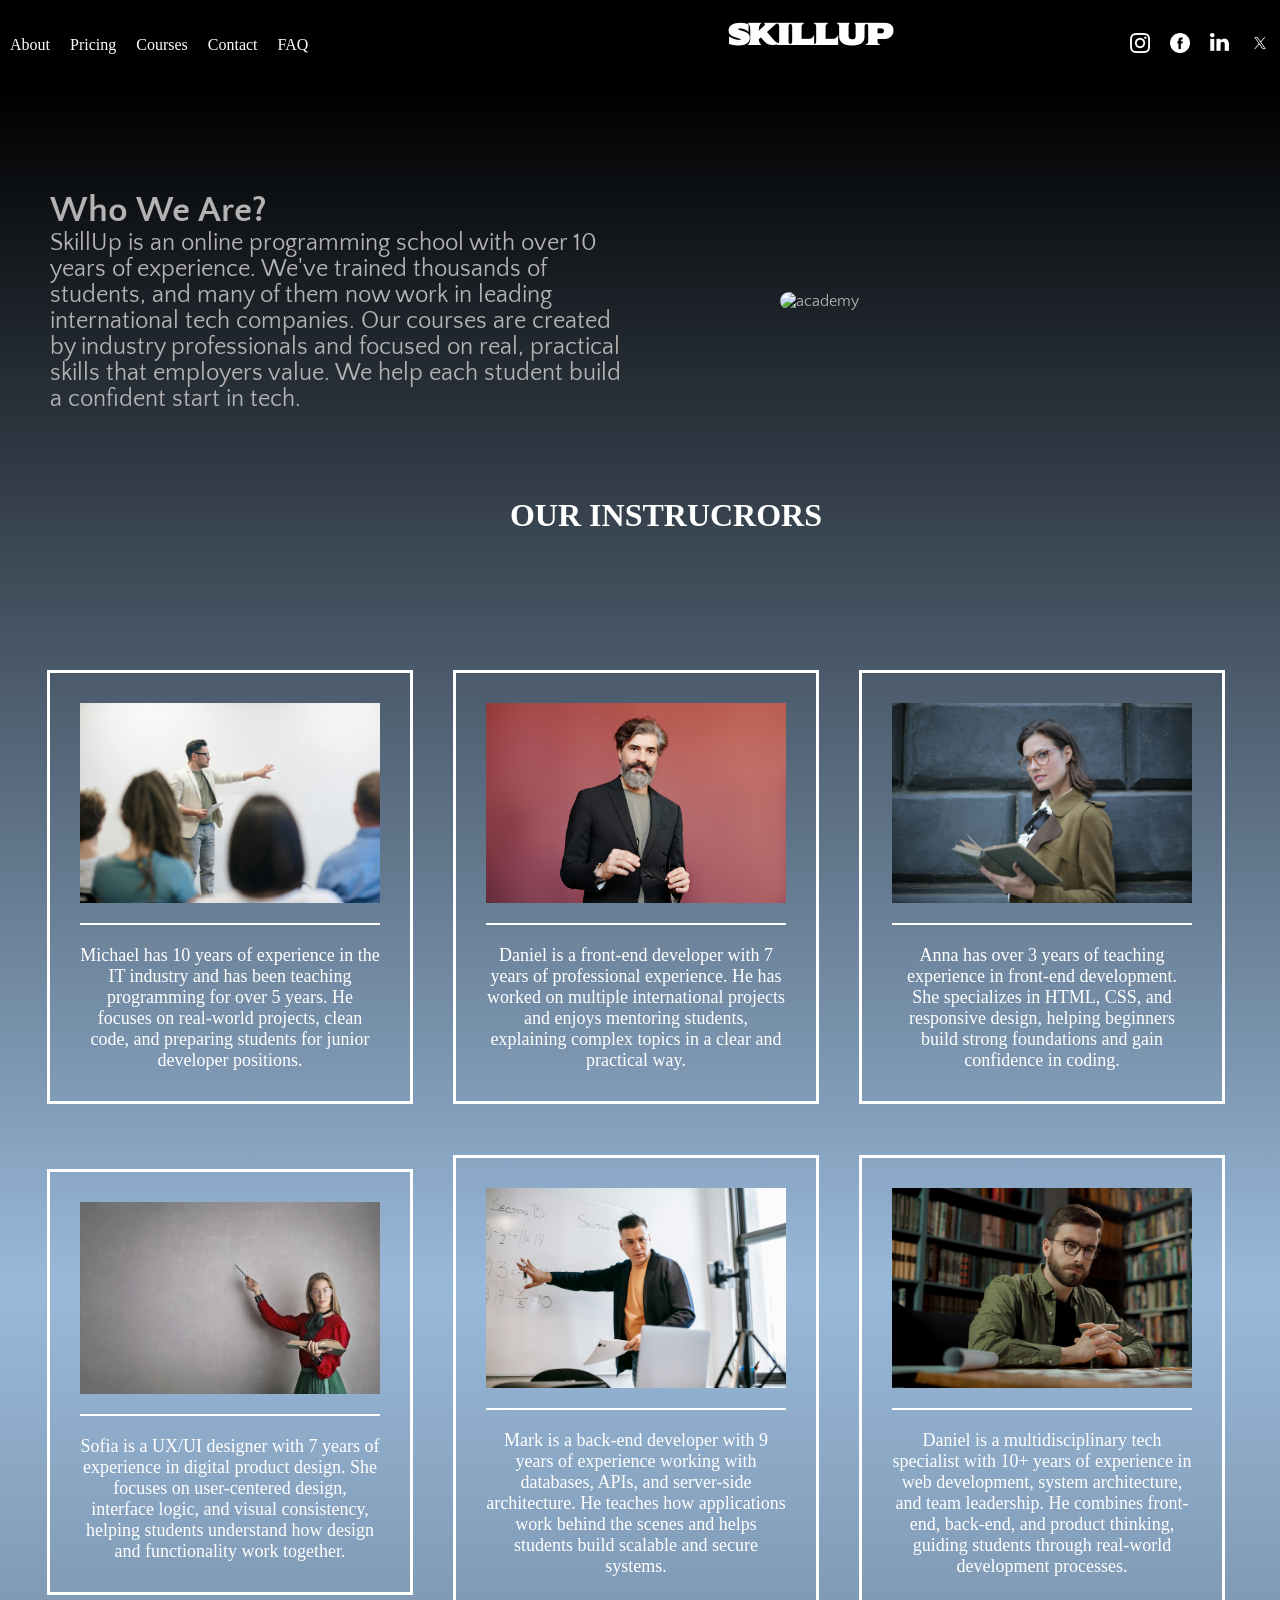
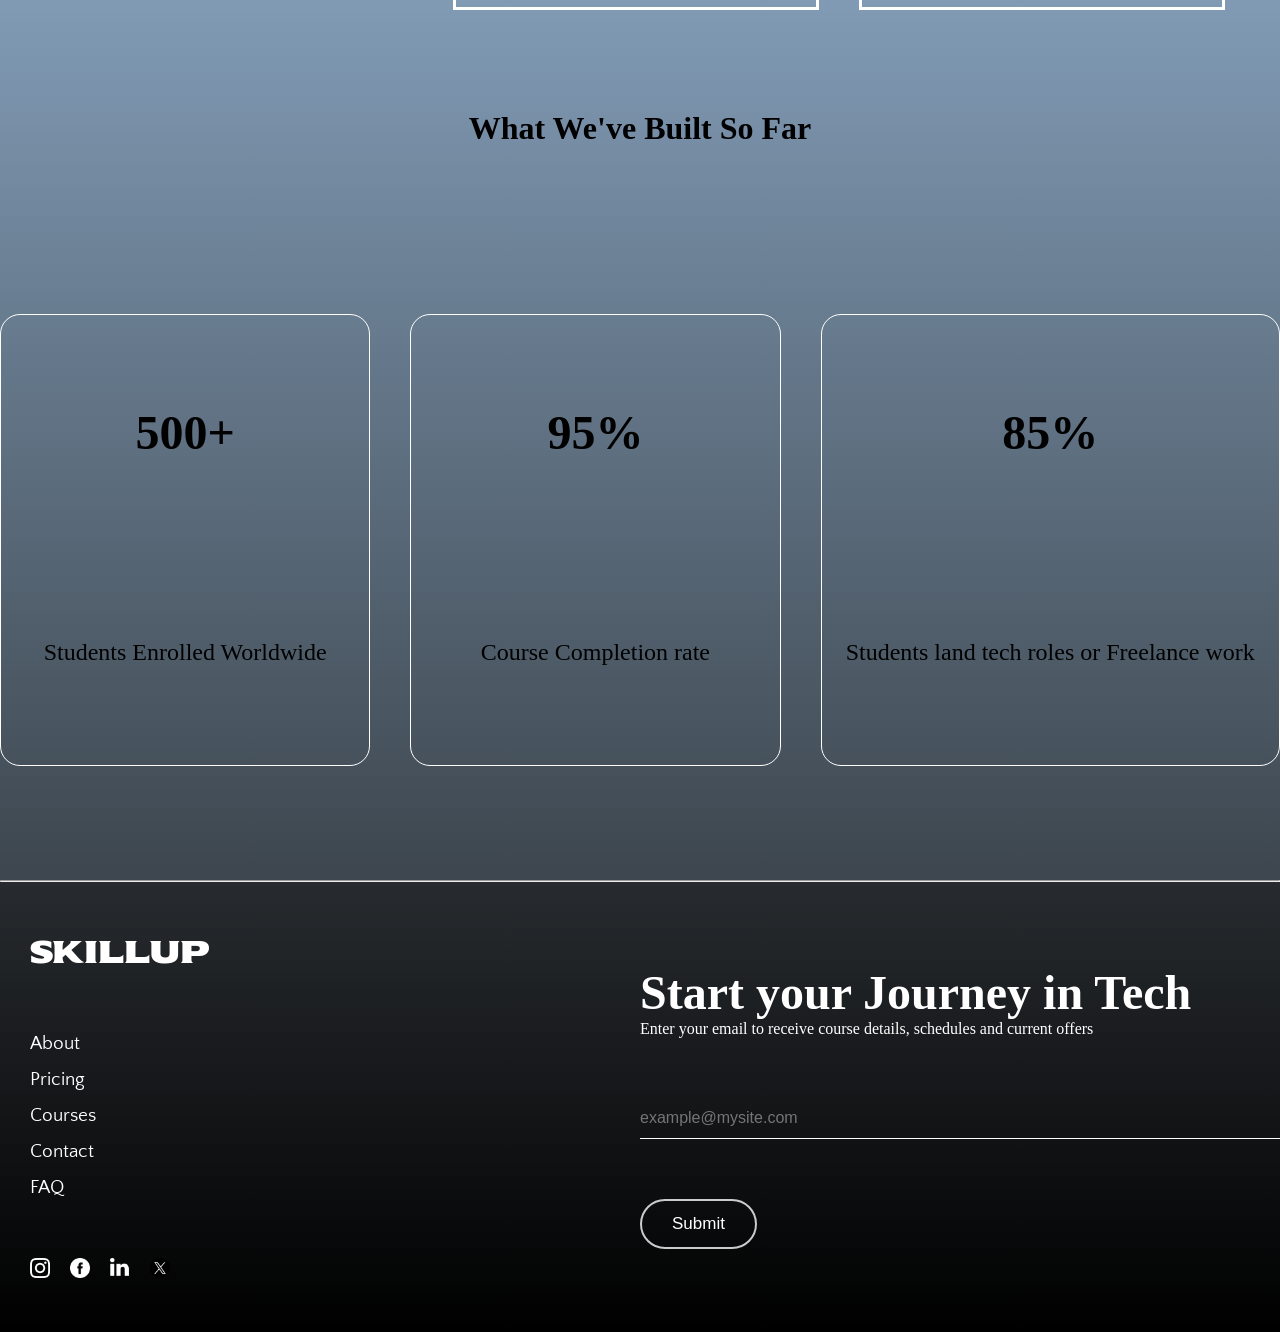
==== about.html @ e0e89170 "pricing" ====
<!DOCTYPE html>
<html lang="en">
  <head>
    <meta charset="UTF-8" />
    <meta name="viewport" content="width=device-width, initial-scale=1.0" />
    <title>ABOUT</title>
    <link rel="stylesheet" href="./about.css" />
    <link rel="stylesheet" href="./footer.css" />
    <link rel="preconnect" href="https://fonts.googleapis.com" />
    <link rel="preconnect" href="https://fonts.gstatic.com" crossorigin />
    <link
      href="https://fonts.googleapis.com/css2?family=Montserrat:ital,wght@0,100..900;1,100..900&family=Quattrocento+Sans:ital,wght@0,400;0,700;1,400;1,700&family=Roboto+Flex:opsz,wght,XOPQ,XTRA,YOPQ,YTDE,YTFI,YTLC,YTUC@8..144,100..1000,96,468,79,-203,738,514,712&family=Sekuya&display=swap"
      rel="stylesheet"
    />
  </head>
  <body>
    <header>
      <nav class="nav">
        <ul class="info">
          <li>
            <a href="">About</a>
          </li>
          <li>
            <a href="">Pricing</a>
          </li>
          <li>
            <a href="">Courses</a>
          </li>
          <li>
            <a href="">Contact</a>
          </li>
          <li>
            <a href="">FAQ</a>
          </li>
        </ul>
      </nav>
      <div class="logo">
      <h2>
        <a href="./index.html" target="_blank">SKILLUP</a>
      </h2>
      </div>
      <ul class="icons">
        <li>
          <img src="./assets/instagram (1).png" alt="instagram" width="20px" />
        </li>
        <li>
          <img src="./assets/facebook.png" alt="FB" width="20px" />
        </li>
        <li>
          <img src="./assets/linkedin (1).png" alt="linkedin" width="20px" />
        </li>
        <li>
          <img src="./assets/twitter.png" alt="twitter" width="20px" />
        </li>
      </ul>
      <div class="burger-div">
        <img
          src="./assets/menu (1).png"
          alt="menu"
          width="30px"
          class="burger-icon"
        />
      </div>
    </header>
    <main>
      <section class="who-text">
        <div class="who-p">
          <h1>Who We Are?</h1>
          <p>
            SkillUp is an online programming school with over 10 years of
            experience. We've trained thousands of students, and many of them
            now work in leading international tech companies. Our courses are
            created by industry professionals and focused on real, practical
            skills that employers value. We help each student build a confident
            start in tech.
          </p>
        </div>
        <div class="academy">
          <img
            src="https://i.pinimg.com/1200x/f7/01/b9/f701b9b97c65514f60c9bbb318aaed06.jpg"
            alt="academy"
            width="500px"
          />
        </div>
      </section>
      <div class="instructors">
        <h2 class="inst one">OUR INSTRUCRORS</h2>
        <div class="inst two">
          <img src="./assets/prof-1.jpg" alt="Michael" width="300px" />
          <p>
            Michael has 10 years of experience in the IT industry and has been
            teaching programming for over 5 years. He focuses on real-world
            projects, clean code, and preparing students for junior developer
            positions.
          </p>
        </div>
        <div class="inst three">
          <img src="./assets/prof-2.jpg" alt="Daniel" width="300px" />
          <p>
            Daniel is a front-end developer with 7 years of professional
            experience. He has worked on multiple international projects and
            enjoys mentoring students, explaining complex topics in a clear and
            practical way.
          </p>
        </div>
        <div class="inst four">
          <img src="./assets/prof-3.jpg" alt="ANNA" width="300px" />
          <p>
            Anna has over 3 years of teaching experience in front-end
            development. She specializes in HTML, CSS, and responsive design,
            helping beginners build strong foundations and gain confidence in
            coding.
          </p>
        </div>
        <div class="inst five">
          <img src="./assets/prof-4.jpg" alt="Sofia" width="300px" />
          <p>
            Sofia is a UX/UI designer with 7 years of experience in digital
            product design. She focuses on user-centered design, interface
            logic, and visual consistency, helping students understand how
            design and functionality work together.
          </p>
        </div>
        <div class="inst six">
          <img src="./assets/prof-5.jpg" alt="Mark" width="300px" />
          <p>
            Mark is a back-end developer with 9 years of experience working with
            databases, APIs, and server-side architecture. He teaches how
            applications work behind the scenes and helps students build
            scalable and secure systems.
          </p>
        </div>
        <div class="inst seven">
          <img src="./assets/prof-6.jpg" alt="Daniel" width="300px" />
          <p>
            Daniel is a multidisciplinary tech specialist with 10+ years of
            experience in web development, system architecture, and team
            leadership. He combines front-end, back-end, and product thinking,
            guiding students through real-world development processes.
          </p>
        </div>
      </div>
      <section class="built">
        <h2 class="first">What We've Built So Far</h2>
        <div class="grid2 second">
          <h3>500+</h3>
          <p>Students Enrolled Worldwide</p>
        </div>
        <div class="grid2 third">
          <h3>95%</h3>
          <p>Course Completion rate</p>
        </div>
        <div class="grid2 fourth">
          <h3>85%</h3>
          <p>Students land tech roles or Freelance work</p>
        </div>
      </section>
    </main>
    <hr />
    <footer class="site-footer">
      <div class="footer-div1">
        <h2 class="logo-2">SKILLUP</h2>
        <ul class="nav2">
          <li>
            <a href="">About</a>
          </li>
          <li>
            <a href="">Pricing</a>
          </li>
          <li>
            <a href="">Courses</a>
          </li>
          <li>
            <a href="">Contact</a>
          </li>
          <li>
            <a href="">FAQ</a>
          </li>
        </ul>
        <ul class="icons2">
          <li>
            <img
              src="./assets/instagram (1).png"
              alt="instagram"
              width="20px"
            />
          </li>
          <li>
            <img src="./assets/facebook.png" alt="FB" width="20px" />
          </li>
          <li>
            <img src="./assets/linkedin (1).png" alt="linkedin" width="20px" />
          </li>
          <li>
            <img src="./assets/twitter.png" alt="twitter" width="20px" />
          </li>
        </ul>
      </div>
      <div class="footer-div2">
        <div id="h2p">
          <h2>Start your Journey in Tech</h2>
          <p>
            Enter your email to receive course details, schedules and current
            offers
          </p>
        </div>
        <input type="email" placeholder="example@mysite.com" />
        <button class="footer-button">Submit</button>
      </div>
    </footer>
  </body>
</html>
---- about.css ----
* {
  padding: 0;
  margin: 0;
}
header {
  display: flex;
  justify-content: space-between;
  align-items: center;
  background-color: black;
  color: white;
  height: 10vh;
  padding-left: 10px;
  padding-right: 10px;
}
.burger-icon {
  display: none;
}

header li {
  list-style: none;
}
li a {
  text-decoration: none;
  color: white;
}
.info {
  display: flex;
  align-items: center;
  justify-content: space-between;
  gap: 20px;
}
.icons {
  display: flex;
  justify-content: space-between;
  gap: 20px;
}
.logo {
  font-family: "Sekuya", system-ui;
  font-weight: 400;
  flex: 1;
  padding-left: 400px;
  margin-top: -20px;
  margin-left: 20px; 
  font-size: larger;
  font-style: normal;
  text-decoration: none;
}
.logo a {
  text-decoration: none;
  color: white;
}
main {
  background: linear-gradient(to bottom, black, #99b9da, #3d464e);
}

.academy img {
  border-radius: 40px;
  max-width: 100%;
  display: block;
}

.who-p {
  display: flex;
  flex-direction: column;
  max-width: 50%;
  font-size: x-large;
  font-family: "Quattrocento Sans", sans-serif;
  font-weight: 300;
  font-style: normal
}
.who-text {
  display: flex;
  gap: 150px;
  text-align: left;
  align-items: center;
  position: relative;
  color: rgb(180, 178, 178);
  padding-left: 50px;
  top: 100px;
  font-family: "Quattrocento Sans", sans-serif;
  font-weight: 300;
  font-style: normal; 
}

.instructors {
  display: grid;
  grid-template-columns: repeat(3, 1fr);
  grid-template-rows: repeat(5, 1fr);
  width: 90vw;
  color: white;
  gap: 40px;
  margin-top: 100px;
  margin-left: 60px;
  justify-content: center;
  text-align: center;
  align-items: center;
}

.inst {
  border: 3px white solid;
  display: flex;
  flex-direction: column;
  justify-content: center;
  align-items: center;
  left: 50px;
  gap: 20px;
  padding: 30px;
}
.inst p {
  font-size: large;
  border-top: 2px solid white;
  padding-top: 20px;
}
.one {
  grid-column: 1/4;
  grid-row: 1/2;
  width: 100%;
  border: none;
  font-size: xx-large;
}
.two {
  grid-column: 1/2;
  grid-row: 2/4;
}
.three {
  grid-column: 2/3;
  grid-row: 2/4;
}
.four {
  grid-column: 3/4;
  grid-row: 2/4;
}
.five {
  grid-column: 1/2;
  grid-row: 4/6;
}
.six {
  grid-column: 2/3;
  grid-row: 4/6;
}
.seven {
  grid-column: 3/4;
  grid-row: 4/6;
}
.built {
  margin-top: 100px;
  height: 80vh;
  display: grid;
  grid-template-areas:
    "first first first"
    "second third fourth"
    "second third fourth"
    "second third fourth";
  
  gap: 40px;
  text-align: center;
  padding-bottom: 50px;
}
.first {
  grid-area: first;
  font-size: xx-large;
}
.second {
  grid-area: second;
}
.third {
  grid-area: third;
}
.fourth {
  grid-area: fourth;
}
.built div {
  border: 1px white solid;
  border-radius: 20px;
  min-width: 25vw;
  max-height: 50vh;
  display: grid;
  grid-template-columns: repeat(1, 1fr);
  grid-template-rows: repeat(2, 1fr);
  justify-content: center;
  align-items: center;
  text-align: center;

}
.built h3 {
  font-size: xxx-large;
  padding-top: 10px;
  grid-column:1 ;
  grid-row: 1/2;
}
.built p {
  font-size:x-large;
  grid-column: 1;
  grid-row: 2/3;
}
@media(max-width: 992px) {
  .burger-icon {
    display: inline-block;
  }
  .nav {
    display: none;
  }
  .icons {
    padding-left: 0;
    flex: 0;
  }
  .logo {
    flex: 0;
    padding-left: 0;
  }
  header {
    padding: 10px;
  }
   section {
    display: flex;
    flex-direction: column;
    justify-content: center;
    align-items: center;
    width: 100%;
  }
  .who-text {
    text-align: center;
    margin-left: -50px;
    gap: 40px;
  }
  .academy img {
    border-radius: 0%;
    display: flex;
  
  }
    .instructors {
    grid-template-columns: repeat(1, 1fr);
    grid-template-rows: repeat(7, 1fr);
    gap: 40px;
    margin-left: 40px;
    display: flex;
    flex-direction: column;
    justify-content: center;
    text-align: center;
    align-items: center;
    }
    .one {
    grid-column: 1/2;
    grid-row: 1/2;
  }
    .two {
    grid-column: 1/2;
    grid-row: 2/3;
  }
    .three {
    grid-column: 1/2;
    grid-row: 3/4;
  }
    .four {
    grid-column: 1/2;
    grid-row: 4/5;
  }
    .five {
    grid-column: 1/2;
    grid-row: 5/6;
  }
    .six {
    grid-column: 1/2;
    grid-row: 6/7;
  }
    .seven {
    grid-column: 1/2;
    grid-row: 7/8;
  }
    .built {
    justify-content: center;
    align-items: center;
  }
    .built p {
    font-size:medium;
    max-width: 200px;
  }
    


}
---- footer.css ----
.site-footer {
  background: linear-gradient(to top,black,#272b2f);
  height: 50vh;
  color: white;
  display: flex;
  justify-content: space-between;
  align-items: center;
}

.footer-div1 {
  display: flex;
  flex-direction: column;
  gap: 60px;
  margin-left: 30px;
}
.logo-2 {
  font-family: "Sekuya", system-ui;
  font-weight: 400;
  font-style: normal;
  font-size: xx-large;
}
.nav2 li {
  list-style: none;
}

.icons2 li {
  list-style: none;
}
.nav2 {
  display: flex;
  flex-direction: column;
  gap: 15px;
  font-size: larger;
  font-family: "Quattrocento Sans", sans-serif;
  font-weight: 400;
  font-style: normal;
}

.icons2 {
  display: flex;
  gap: 20px;
}

.footer-div2 {
  display: flex;
  flex-direction: column;
  align-items: start;
  justify-content: center;
  gap: 60px;
  width: 50vw;
  height: 50vh;
}

.footer-div2 h2 {
  font-size: xxx-large;
}

.footer-div2 button {
  background-color: transparent;
  color: white;
  font-size: 17px;
  height: 50px;
  text-transform: capitalize;
  padding: 10px 30px;
  border-radius: 100px;
  border-width: 2px;
  border-style: solid;
  border-color: rgb(203, 203, 203);
  border-image: initial;
  transition: background-color 1.5s;
}

.footer-div2 input {
  width: 100%;
  height: 40px;
  background: transparent;
  border: none;
  outline: none;
  font-size: 16px;
  color: #fff;
  border-bottom: white 1px solid;
}

.footer-button:hover {
  background-color: lightskyblue;
}

@media screen and (max-width: 992px) {
  .site-footer {
    padding-top: 20px;
    display: flex;
    flex-direction: column;
    gap: 25px;
    height: 130vh;
    justify-content: center;
    text-align: center;
    align-items: center;
  }
  .footer-div2 {
    display: flex;
    flex-direction: column;
    text-align: center;
    align-items: center;
    justify-content: center;
    gap: 60px;
    width: 90%;
    padding-left: 20px;
  }
}
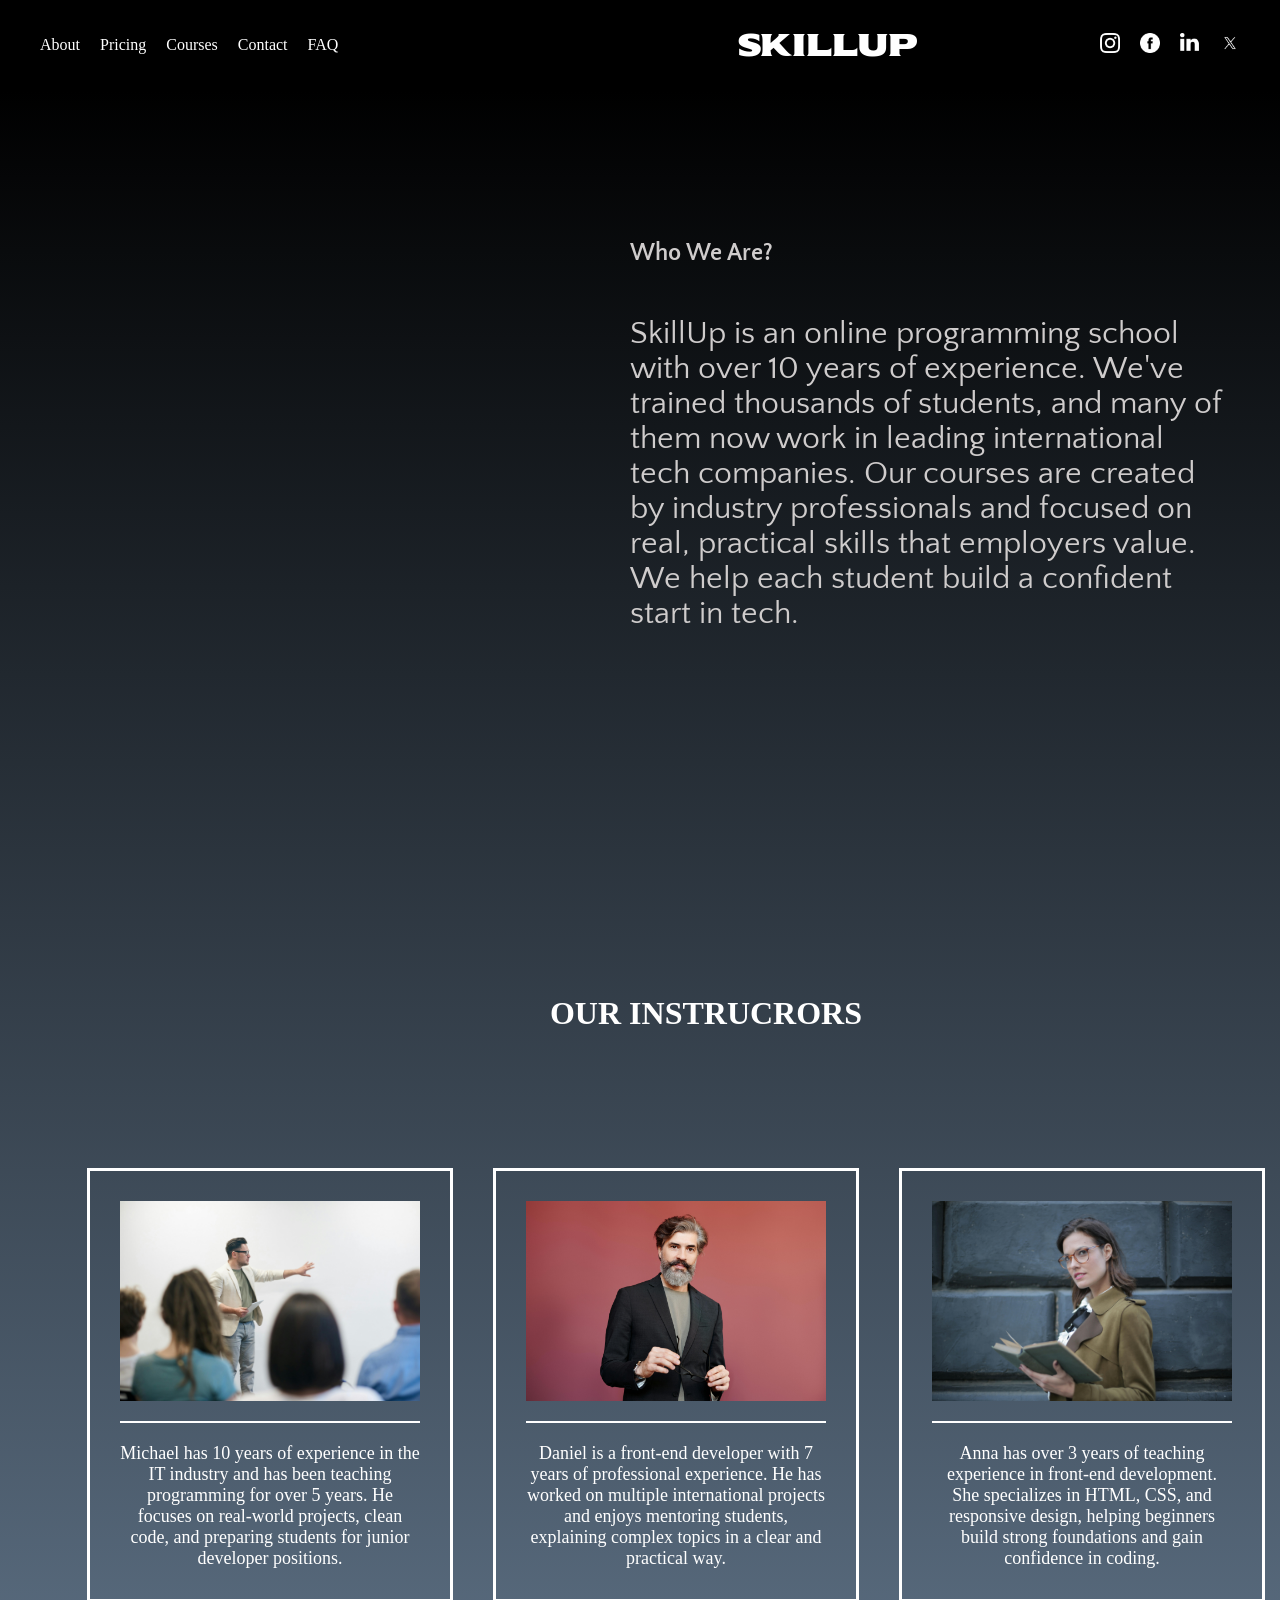
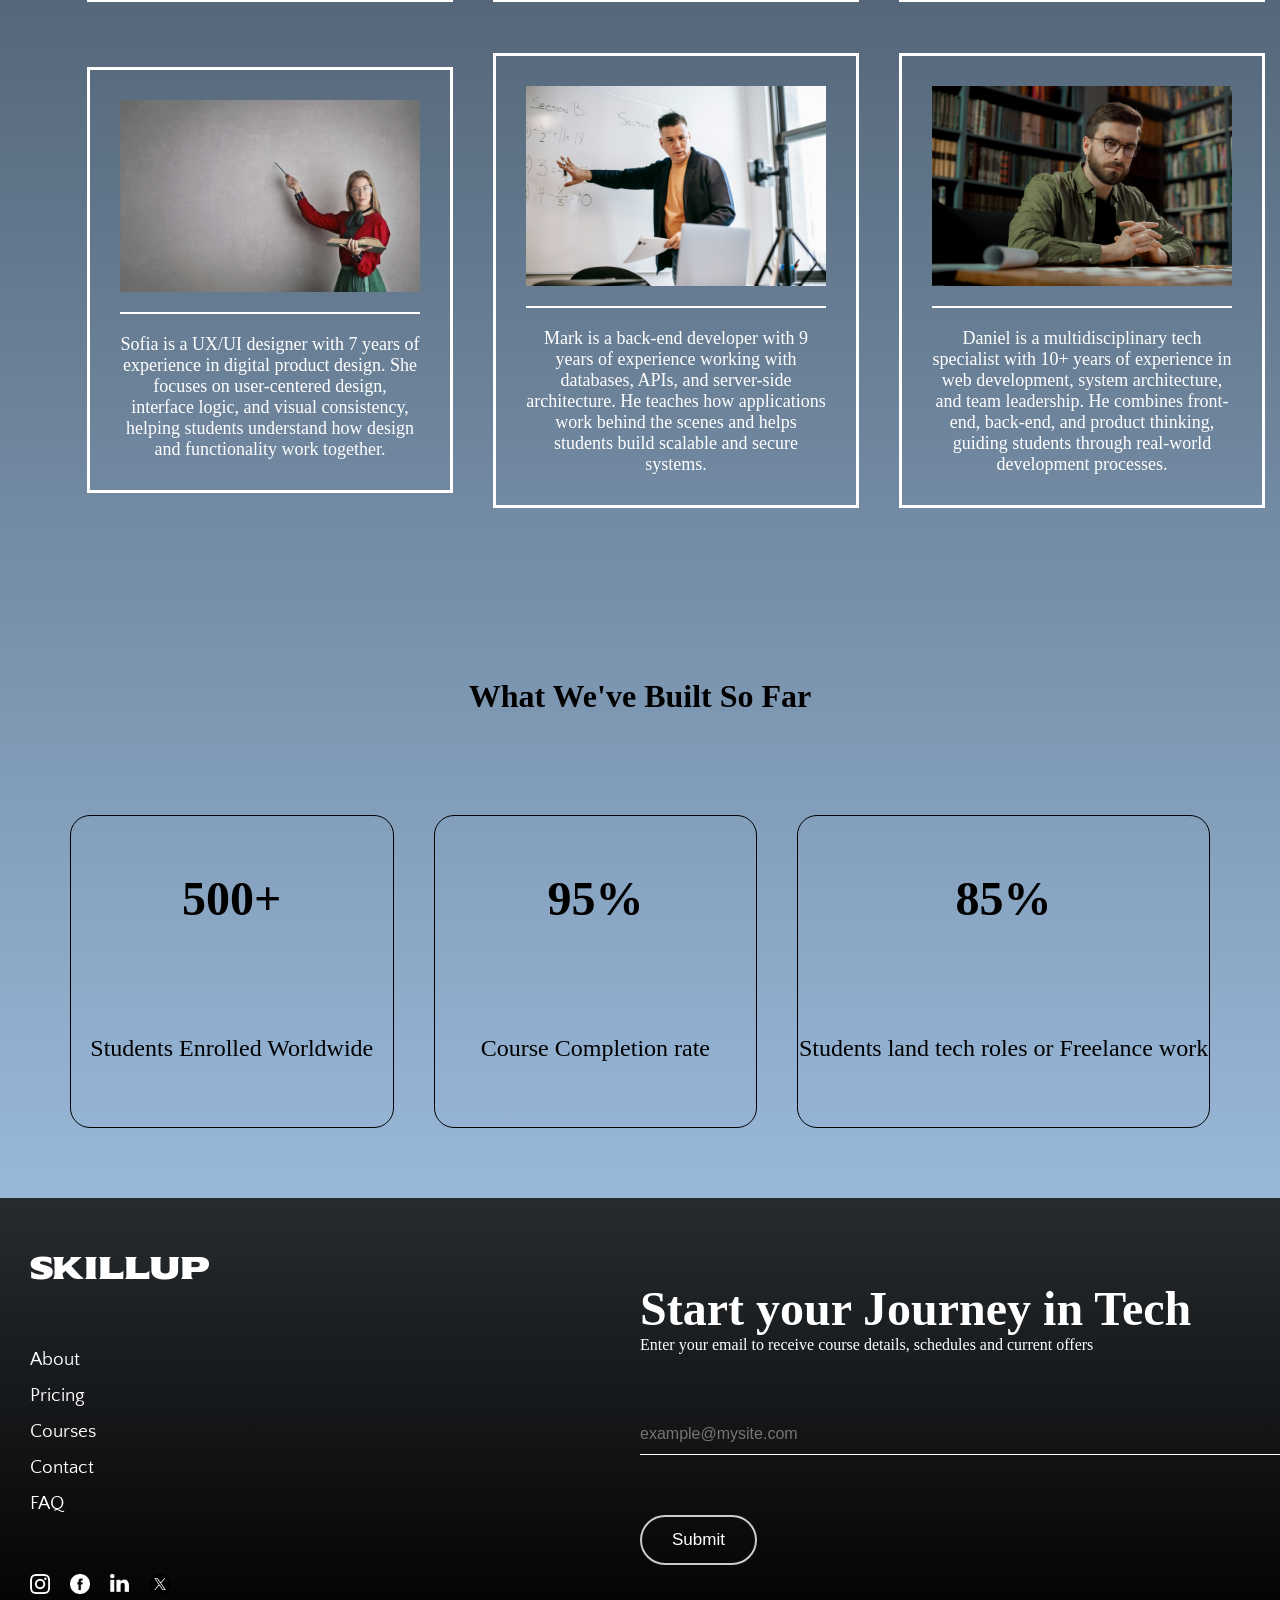
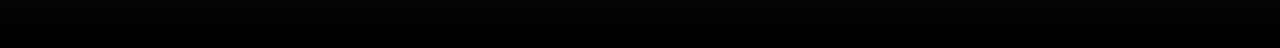
==== commit dad81dcf: "hm" ====
--- a/about.html
+++ b/about.html
@@ -34,11 +34,9 @@
           </li>
         </ul>
       </nav>
-      <div class="logo">
-      <h2>
+      <h2 class="logo">
         <a href="./index.html" target="_blank">SKILLUP</a>
       </h2>
-      </div>
       <ul class="icons">
         <li>
           <img src="./assets/instagram (1).png" alt="instagram" width="20px" />
@@ -63,8 +61,8 @@
       </div>
     </header>
     <main>
-      <section class="who-text">
-        <div class="who-p">
+      <div class="who">
+        <section>
           <h1>Who We Are?</h1>
           <p>
             SkillUp is an online programming school with over 10 years of
@@ -74,15 +72,8 @@
             skills that employers value. We help each student build a confident
             start in tech.
           </p>
-        </div>
-        <div class="academy">
-          <img
-            src="https://i.pinimg.com/1200x/f7/01/b9/f701b9b97c65514f60c9bbb318aaed06.jpg"
-            alt="academy"
-            width="500px"
-          />
-        </div>
-      </section>
+        </section>
+      </div>
       <div class="instructors">
         <h2 class="inst one">OUR INSTRUCRORS</h2>
         <div class="inst two">
@@ -156,7 +147,6 @@
         </div>
       </section>
     </main>
-    <hr />
     <footer class="site-footer">
       <div class="footer-div1">
         <h2 class="logo-2">SKILLUP</h2>
--- a/about.css
+++ b/about.css
@@ -9,8 +9,7 @@
   background-color: black;
   color: white;
   height: 10vh;
-  padding-left: 10px;
-  padding-right: 10px;
+  padding: 0 40px 0 40px;
 }
 .burger-icon {
   display: none;
@@ -19,7 +18,8 @@
 header li {
   list-style: none;
 }
-li a {
+
+a {
   text-decoration: none;
   color: white;
 }
@@ -31,7 +31,8 @@
 }
 .icons {
   display: flex;
-  justify-content: space-between;
+  align-items: center;
+  justify-content: space-evenly;
   gap: 20px;
 }
 .logo {
@@ -39,47 +40,37 @@
   font-weight: 400;
   flex: 1;
   padding-left: 400px;
-  margin-top: -20px;
-  margin-left: 20px; 
-  font-size: larger;
   font-style: normal;
-  text-decoration: none;
-}
-.logo a {
-  text-decoration: none;
-  color: white;
+  font-size: xx-large;
 }
 main {
-  background: linear-gradient(to bottom, black, #99b9da, #3d464e);
-}
-
-.academy img {
-  border-radius: 40px;
-  max-width: 100%;
-  display: block;
-}
-
-.who-p {
+  background: linear-gradient(to bottom, black, #99b9da);
+}
+
+.who {
+  position: relative;
+  height: 80vh;
+  width: 100%;
+  color: rgb(207, 204, 204);
+}
+.who section {
+  position: absolute;
+  width: 600px;
+  right: 50px;
+  top: 150px;
   display: flex;
   flex-direction: column;
-  max-width: 50%;
-  font-size: x-large;
+  gap: 50px;
   font-family: "Quattrocento Sans", sans-serif;
-  font-weight: 300;
-  font-style: normal
-}
-.who-text {
-  display: flex;
-  gap: 150px;
-  text-align: left;
-  align-items: center;
-  position: relative;
-  color: rgb(180, 178, 178);
-  padding-left: 50px;
-  top: 100px;
+  font-weight: 400;
+  font-style: normal;
+}
+
+.who p {
+  font-size: xx-large;
   font-family: "Quattrocento Sans", sans-serif;
-  font-weight: 300;
-  font-style: normal; 
+  font-weight: 400;
+  font-style: normal;
 }
 
 .instructors {
@@ -90,7 +81,7 @@
   color: white;
   gap: 40px;
   margin-top: 100px;
-  margin-left: 60px;
+  margin-left: 100px;
   justify-content: center;
   text-align: center;
   align-items: center;
@@ -102,7 +93,6 @@
   flex-direction: column;
   justify-content: center;
   align-items: center;
-  left: 50px;
   gap: 20px;
   padding: 30px;
 }
@@ -144,17 +134,17 @@
 }
 .built {
   margin-top: 100px;
-  height: 80vh;
+  height: 50vh;
   display: grid;
   grid-template-areas:
     "first first first"
     "second third fourth"
     "second third fourth"
     "second third fourth";
-  
+
   gap: 40px;
   text-align: center;
-  padding-bottom: 50px;
+  padding: 70px;
 }
 .first {
   grid-area: first;
@@ -170,7 +160,7 @@
   grid-area: fourth;
 }
 .built div {
-  border: 1px white solid;
+  border: 1px black solid;
   border-radius: 20px;
   min-width: 25vw;
   max-height: 50vh;
@@ -180,20 +170,20 @@
   justify-content: center;
   align-items: center;
   text-align: center;
-
 }
 .built h3 {
   font-size: xxx-large;
   padding-top: 10px;
-  grid-column:1 ;
+  grid-column: 1;
   grid-row: 1/2;
 }
 .built p {
-  font-size:x-large;
+  font-size: x-large;
   grid-column: 1;
   grid-row: 2/3;
 }
-@media(max-width: 992px) {
+
+@media screen and (max-width: 992px) {
   .burger-icon {
     display: inline-block;
   }
@@ -201,9 +191,9 @@
     display: none;
   }
   .icons {
-    padding-left: 0;
-    flex: 0;
-  }
+    display: none;
+  }
+
   .logo {
     flex: 0;
     padding-left: 0;
@@ -211,71 +201,65 @@
   header {
     padding: 10px;
   }
-   section {
-    display: flex;
-    flex-direction: column;
-    justify-content: center;
-    align-items: center;
-    width: 100%;
-  }
-  .who-text {
-    text-align: center;
-    margin-left: -50px;
-    gap: 40px;
-  }
-  .academy img {
-    border-radius: 0%;
-    display: flex;
-  
-  }
-    .instructors {
+  .who section {
+    position: absolute;
+    width: 700px;
+    left: 40px;
+  }
+
+  .instructors {
     grid-template-columns: repeat(1, 1fr);
     grid-template-rows: repeat(7, 1fr);
     gap: 40px;
-    margin-left: 40px;
-    display: flex;
-    flex-direction: column;
+    margin-left: 30px;
     justify-content: center;
     text-align: center;
     align-items: center;
-    }
-    .one {
+  }
+
+  .one {
     grid-column: 1/2;
     grid-row: 1/2;
   }
-    .two {
+  .two {
     grid-column: 1/2;
     grid-row: 2/3;
   }
-    .three {
+  .three {
     grid-column: 1/2;
     grid-row: 3/4;
   }
-    .four {
+  .four {
     grid-column: 1/2;
     grid-row: 4/5;
   }
-    .five {
+  .five {
     grid-column: 1/2;
     grid-row: 5/6;
   }
-    .six {
+  .six {
     grid-column: 1/2;
     grid-row: 6/7;
   }
-    .seven {
+  .seven {
     grid-column: 1/2;
     grid-row: 7/8;
   }
-    .built {
+
+  .built {
     justify-content: center;
     align-items: center;
   }
-    .built p {
-    font-size:medium;
-    max-width: 200px;
-  }
-    
-
-
-}
+}
+
+@media screen and (max-width: 767px) {
+  .who p {
+    font-size: medium;
+  }
+  .who h2 {
+    font-size: large;
+  }
+  .who section {
+    width: 400px;
+  }
+}
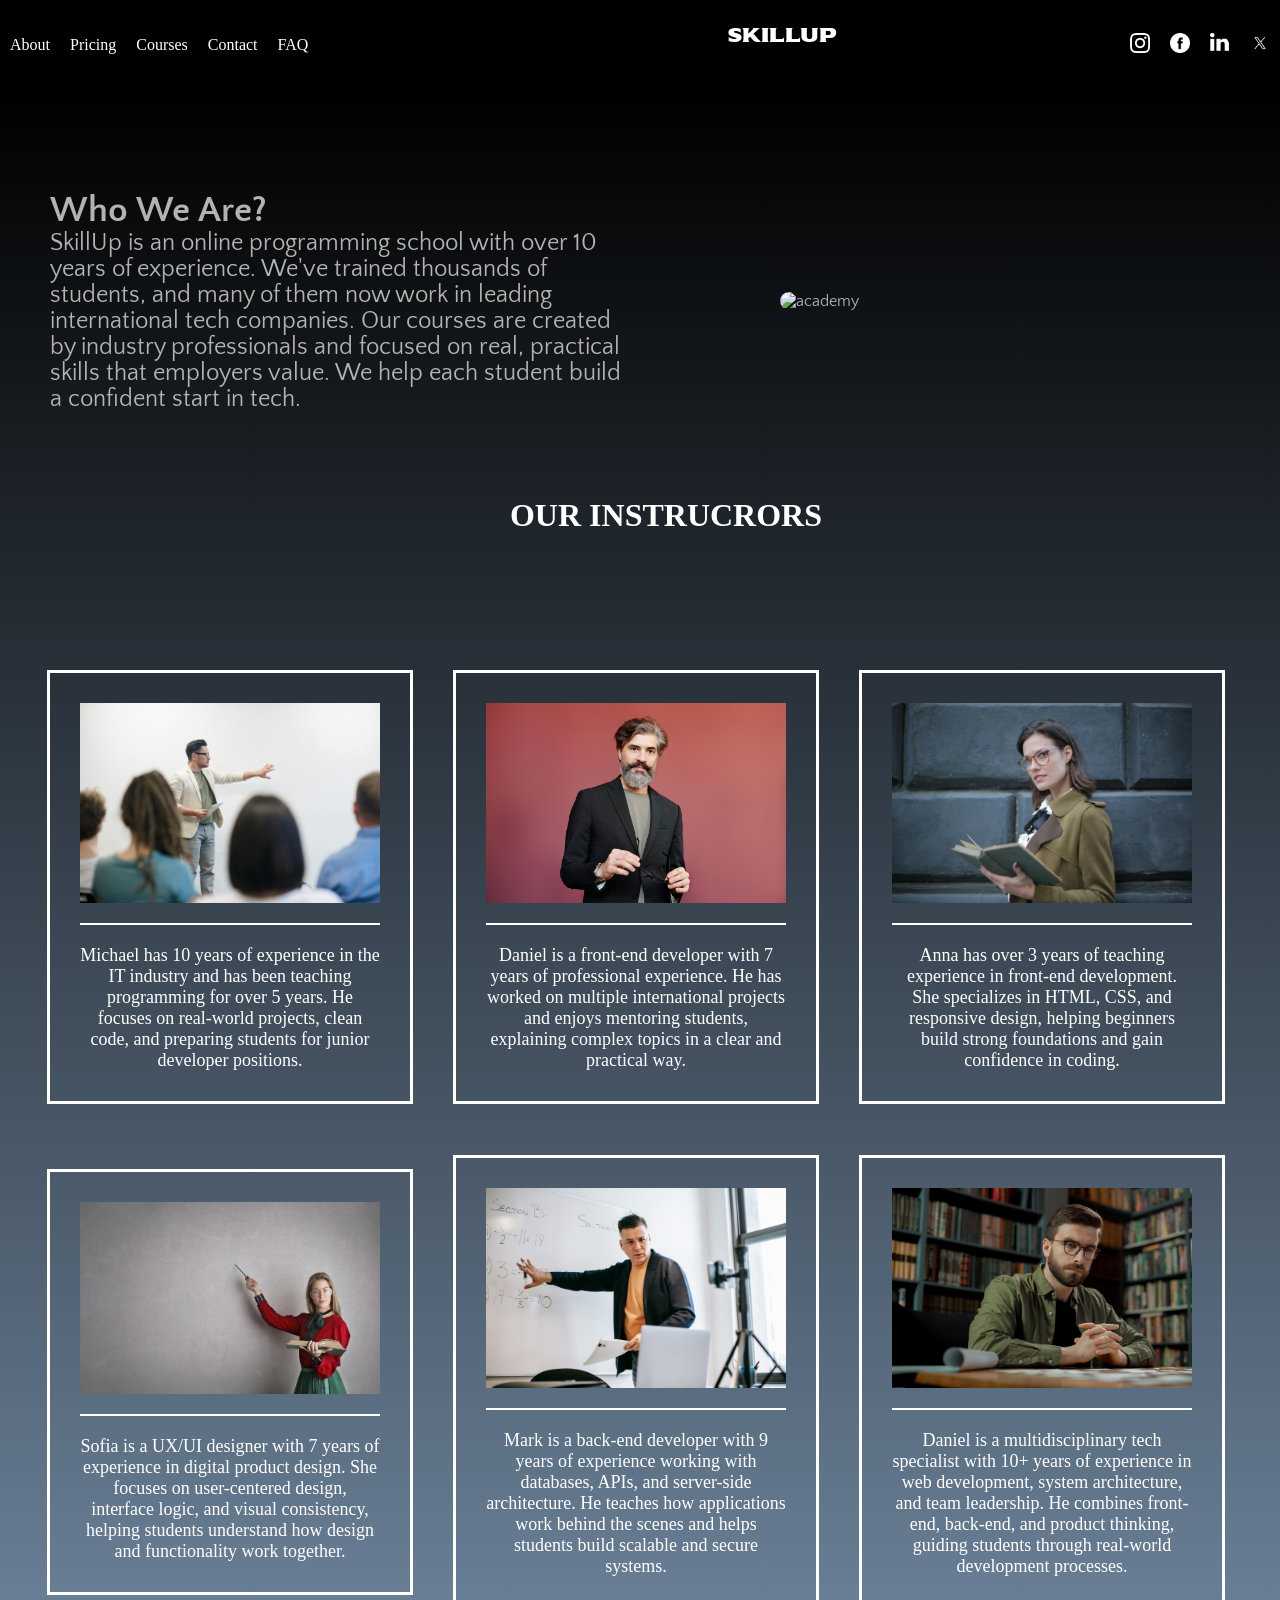
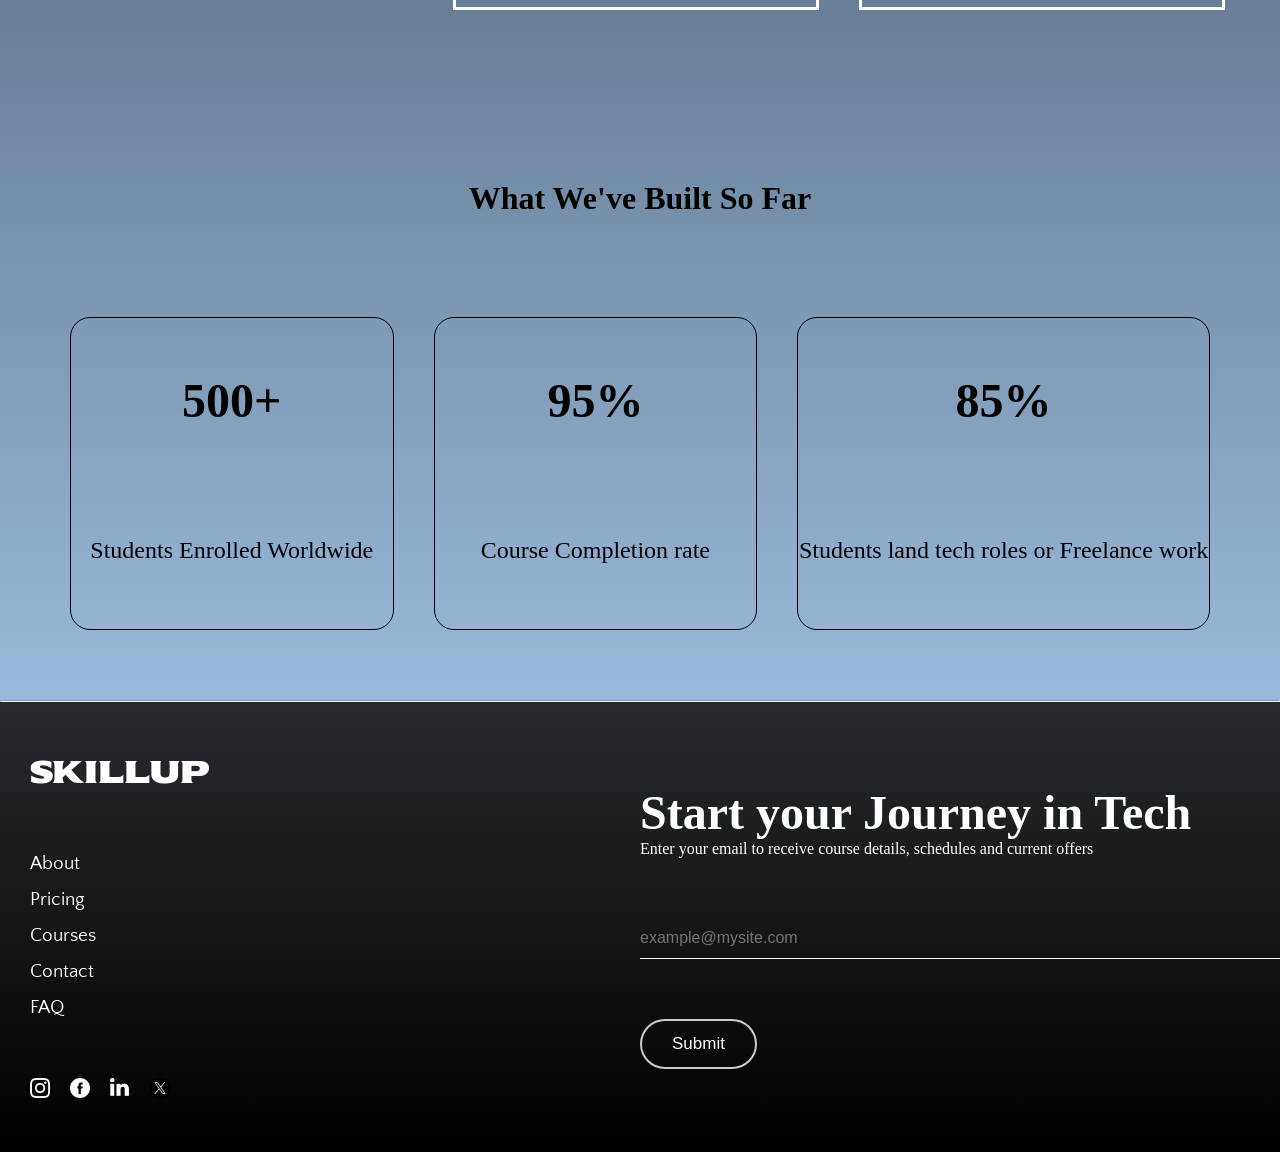
==== commit 1951c94e: "Merge branch 'develop' of https://github.com/lizzizarandia/midterm-project into develop" ====
--- a/about.html
+++ b/about.html
@@ -34,9 +34,7 @@
           </li>
         </ul>
       </nav>
-      <h2 class="logo">
-        <a href="./index.html" target="_blank">SKILLUP</a>
-      </h2>
+      <h2 class="logo">SKILLUP</h2>
       <ul class="icons">
         <li>
           <img src="./assets/instagram (1).png" alt="instagram" width="20px" />
@@ -61,8 +59,8 @@
       </div>
     </header>
     <main>
-      <div class="who">
-        <section>
+      <section class="who-text">
+        <div class="who-p">
           <h1>Who We Are?</h1>
           <p>
             SkillUp is an online programming school with over 10 years of
@@ -72,8 +70,15 @@
             skills that employers value. We help each student build a confident
             start in tech.
           </p>
-        </section>
-      </div>
+        </div>
+        <div class="academy">
+          <img
+            src="https://i.pinimg.com/1200x/f7/01/b9/f701b9b97c65514f60c9bbb318aaed06.jpg"
+            alt="academy"
+            width="500px"
+          />
+        </div>
+      </section>
       <div class="instructors">
         <h2 class="inst one">OUR INSTRUCRORS</h2>
         <div class="inst two">
@@ -147,6 +152,7 @@
         </div>
       </section>
     </main>
+    <hr />
     <footer class="site-footer">
       <div class="footer-div1">
         <h2 class="logo-2">SKILLUP</h2>
--- a/about.css
+++ b/about.css
@@ -9,7 +9,8 @@
   background-color: black;
   color: white;
   height: 10vh;
-  padding: 0 40px 0 40px;
+  padding-left: 10px;
+  padding-right: 10px;
 }
 .burger-icon {
   display: none;
@@ -31,8 +32,7 @@
 }
 .icons {
   display: flex;
-  align-items: center;
-  justify-content: space-evenly;
+  justify-content: space-between;
   gap: 20px;
 }
 .logo {
@@ -40,37 +40,47 @@
   font-weight: 400;
   flex: 1;
   padding-left: 400px;
+  margin-top: -20px;
+  margin-left: 20px; 
+  font-size: larger;
   font-style: normal;
-  font-size: xx-large;
+  text-decoration: none;
+}
+.logo a {
+  text-decoration: none;
+  color: white;
 }
 main {
   background: linear-gradient(to bottom, black, #99b9da);
 }
 
-.who {
+.academy img {
+  border-radius: 40px;
+  max-width: 100%;
+  display: block;
+}
+
+.who-p {
+  display: flex;
+  flex-direction: column;
+  max-width: 50%;
+  font-size: x-large;
+  font-family: "Quattrocento Sans", sans-serif;
+  font-weight: 300;
+  font-style: normal
+}
+.who-text {
+  display: flex;
+  gap: 150px;
+  text-align: left;
+  align-items: center;
   position: relative;
-  height: 80vh;
-  width: 100%;
-  color: rgb(207, 204, 204);
-}
-.who section {
-  position: absolute;
-  width: 600px;
-  right: 50px;
-  top: 150px;
-  display: flex;
-  flex-direction: column;
-  gap: 50px;
+  color: rgb(180, 178, 178);
+  padding-left: 50px;
+  top: 100px;
   font-family: "Quattrocento Sans", sans-serif;
-  font-weight: 400;
-  font-style: normal;
-}
-
-.who p {
-  font-size: xx-large;
-  font-family: "Quattrocento Sans", sans-serif;
-  font-weight: 400;
-  font-style: normal;
+  font-weight: 300;
+  font-style: normal; 
 }
 
 .instructors {
@@ -81,7 +91,7 @@
   color: white;
   gap: 40px;
   margin-top: 100px;
-  margin-left: 100px;
+  margin-left: 60px;
   justify-content: center;
   text-align: center;
   align-items: center;
@@ -93,6 +103,7 @@
   flex-direction: column;
   justify-content: center;
   align-items: center;
+  left: 50px;
   gap: 20px;
   padding: 30px;
 }
@@ -170,6 +181,7 @@
   justify-content: center;
   align-items: center;
   text-align: center;
+
 }
 .built h3 {
   font-size: xxx-large;
@@ -178,12 +190,11 @@
   grid-row: 1/2;
 }
 .built p {
-  font-size: x-large;
+  font-size:x-large;
   grid-column: 1;
   grid-row: 2/3;
 }
-
-@media screen and (max-width: 992px) {
+@media(max-width: 992px) {
   .burger-icon {
     display: inline-block;
   }
@@ -191,9 +202,9 @@
     display: none;
   }
   .icons {
-    display: none;
-  }
-
+    padding-left: 0;
+    flex: 0;
+  }
   .logo {
     flex: 0;
     padding-left: 0;
@@ -201,55 +212,73 @@
   header {
     padding: 10px;
   }
-  .who section {
-    position: absolute;
-    width: 700px;
-    left: 40px;
-  }
-
-  .instructors {
+   section {
+    display: flex;
+    flex-direction: column;
+    justify-content: center;
+    align-items: center;
+    width: 100%;
+  }
+  .who-text {
+    text-align: center;
+    margin-left: -50px;
+    gap: 40px;
+  }
+  .academy img {
+    border-radius: 0%;
+    display: flex;
+  
+  }
+    .instructors {
     grid-template-columns: repeat(1, 1fr);
     grid-template-rows: repeat(7, 1fr);
     gap: 40px;
-    margin-left: 30px;
+    margin-left: 40px;
+    display: flex;
+    flex-direction: column;
     justify-content: center;
     text-align: center;
     align-items: center;
-  }
-
-  .one {
+    }
+    .one {
     grid-column: 1/2;
     grid-row: 1/2;
   }
-  .two {
+    .two {
     grid-column: 1/2;
     grid-row: 2/3;
   }
-  .three {
+    .three {
     grid-column: 1/2;
     grid-row: 3/4;
   }
-  .four {
+    .four {
     grid-column: 1/2;
     grid-row: 4/5;
   }
-  .five {
+    .five {
     grid-column: 1/2;
     grid-row: 5/6;
   }
-  .six {
+    .six {
     grid-column: 1/2;
     grid-row: 6/7;
   }
-  .seven {
+    .seven {
     grid-column: 1/2;
     grid-row: 7/8;
   }
-
-  .built {
+    .built {
     justify-content: center;
     align-items: center;
   }
+    .built p {
+    font-size:medium;
+    max-width: 200px;
+  }
+    
+
+
 }
 
 @media screen and (max-width: 767px) {
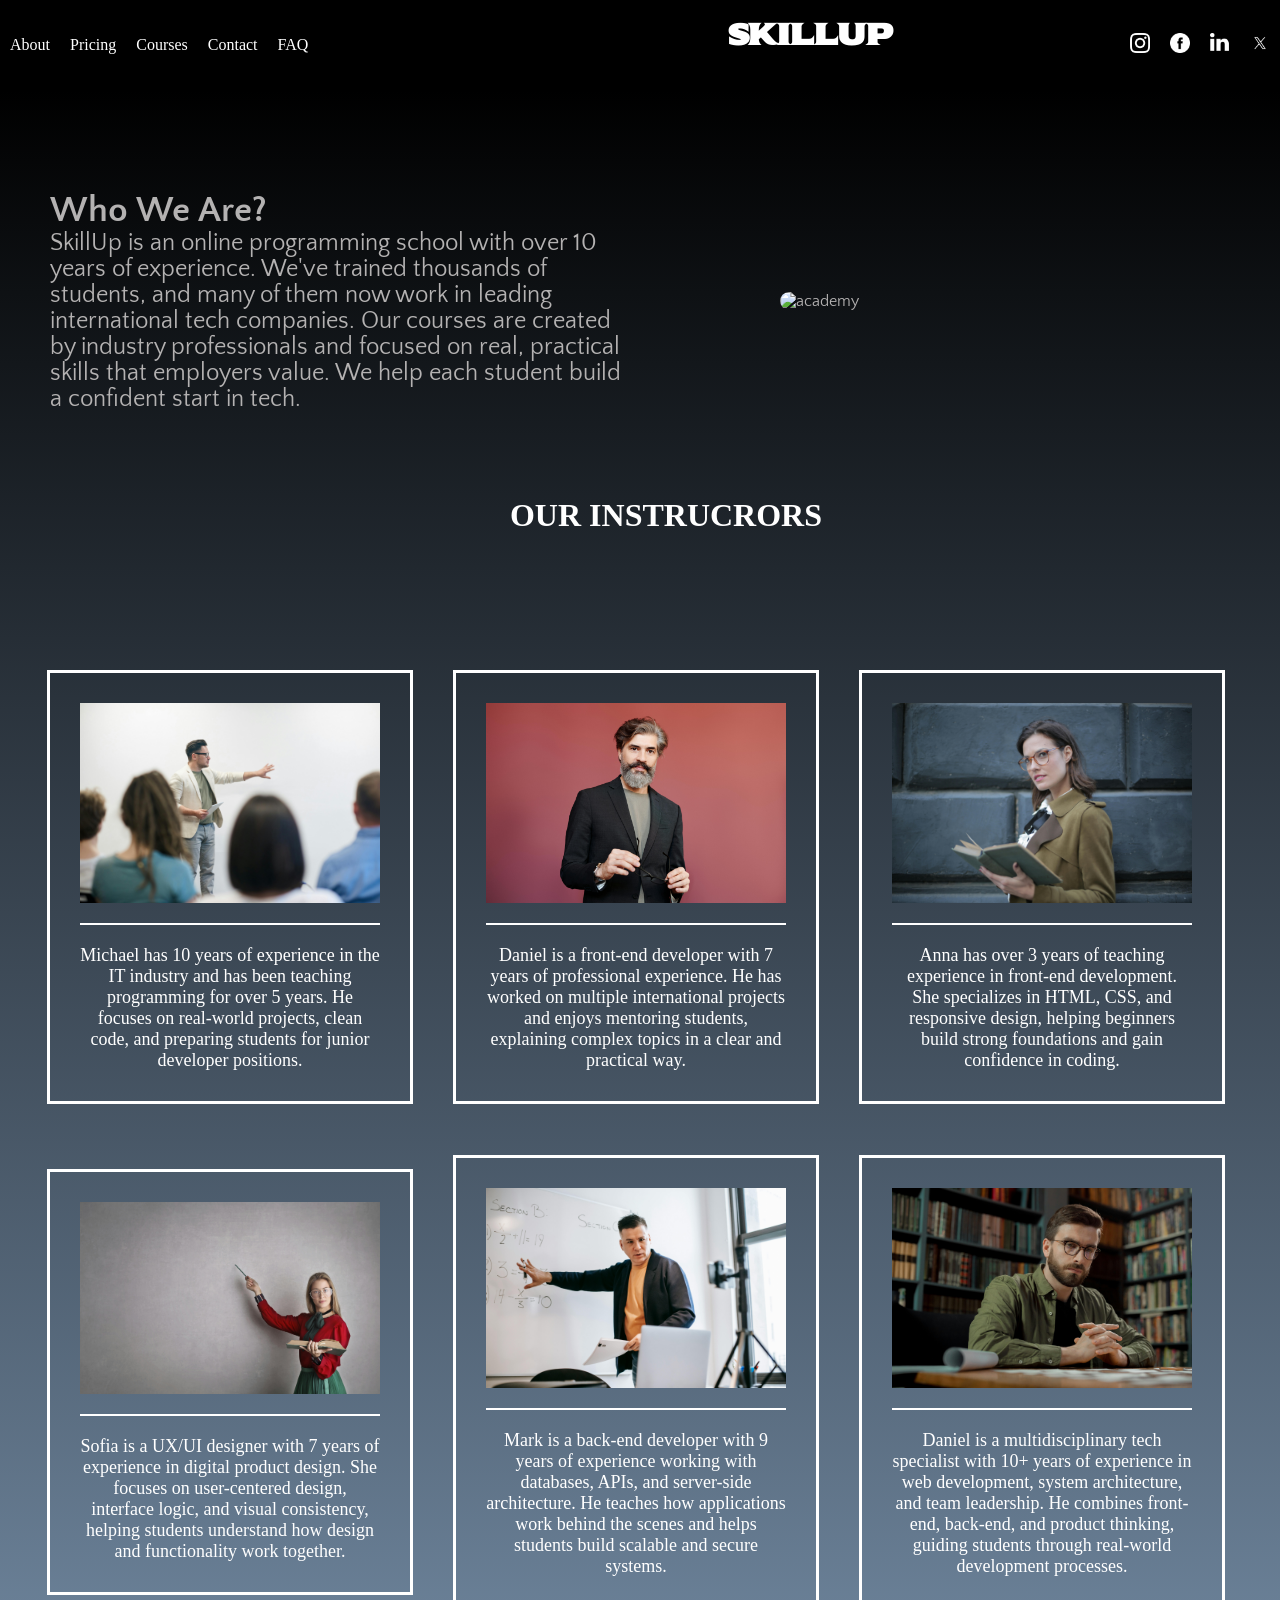
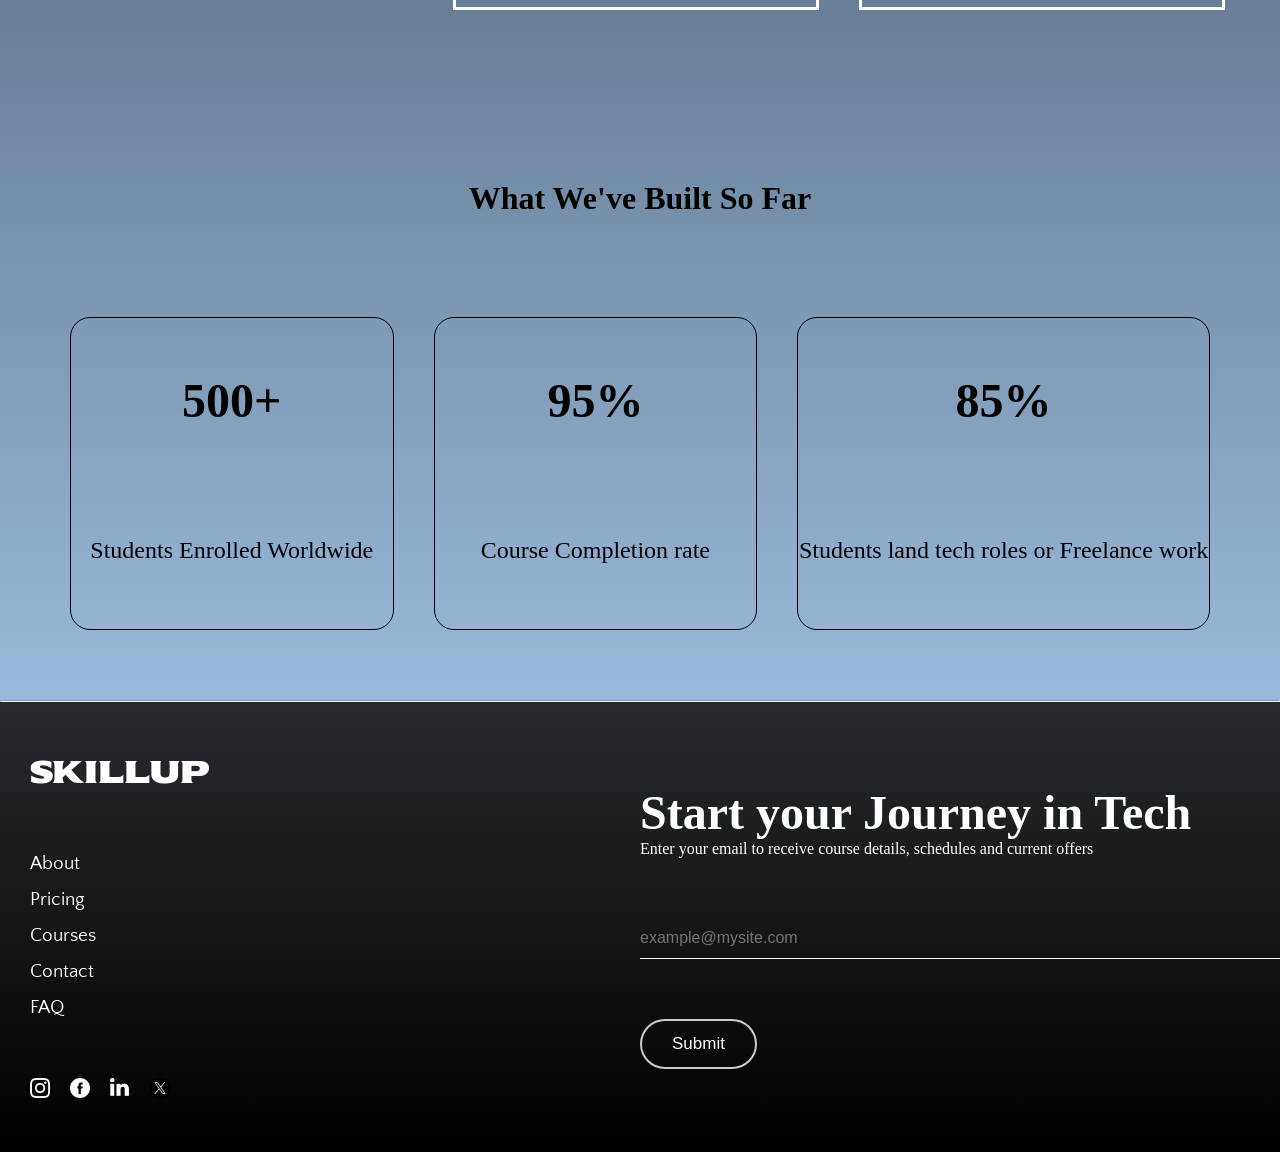
==== commit 77e921e3: "change" ====
--- a/about.html
+++ b/about.html
@@ -34,7 +34,11 @@
           </li>
         </ul>
       </nav>
-      <h2 class="logo">SKILLUP</h2>
+      <div class="logo">
+      <h2>
+        <a href="./index.html" target="_blank">SKILLUP</a>
+      </h2>
+      </div>
       <ul class="icons">
         <li>
           <img src="./assets/instagram (1).png" alt="instagram" width="20px" />
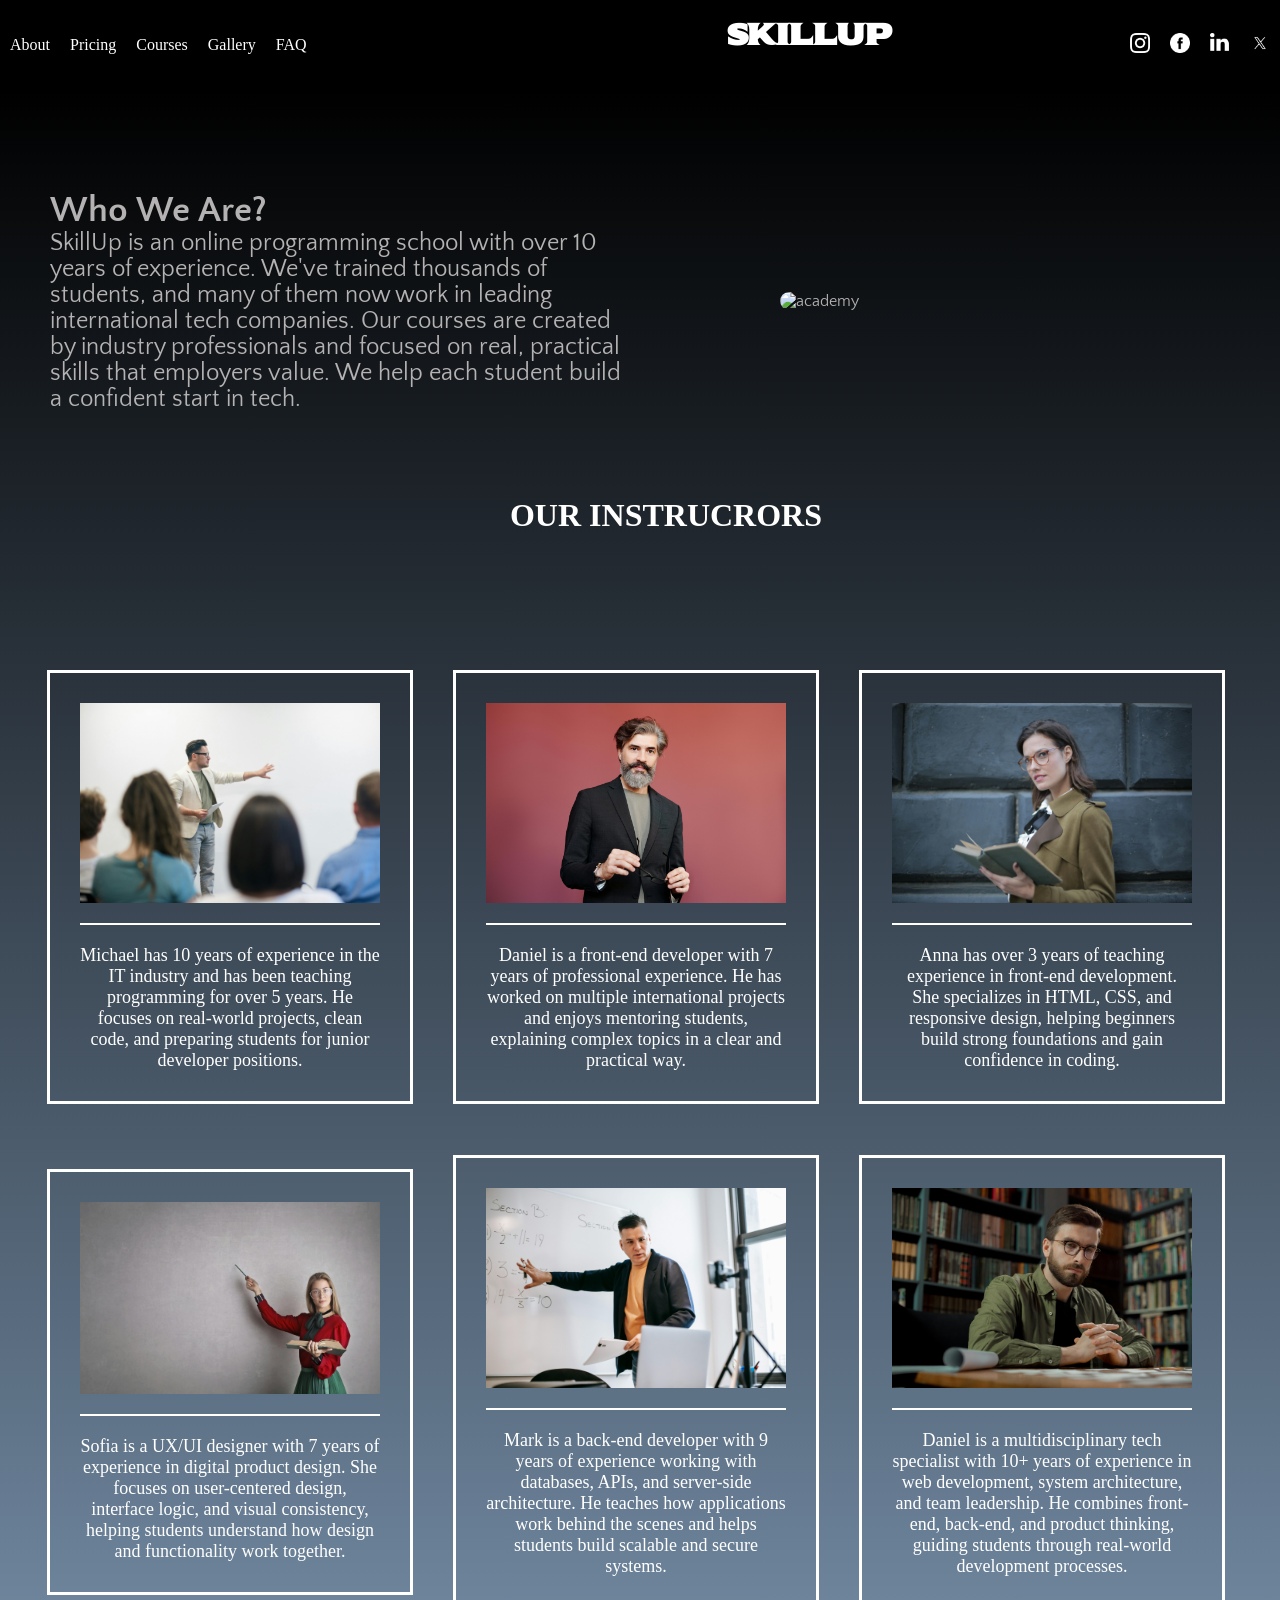
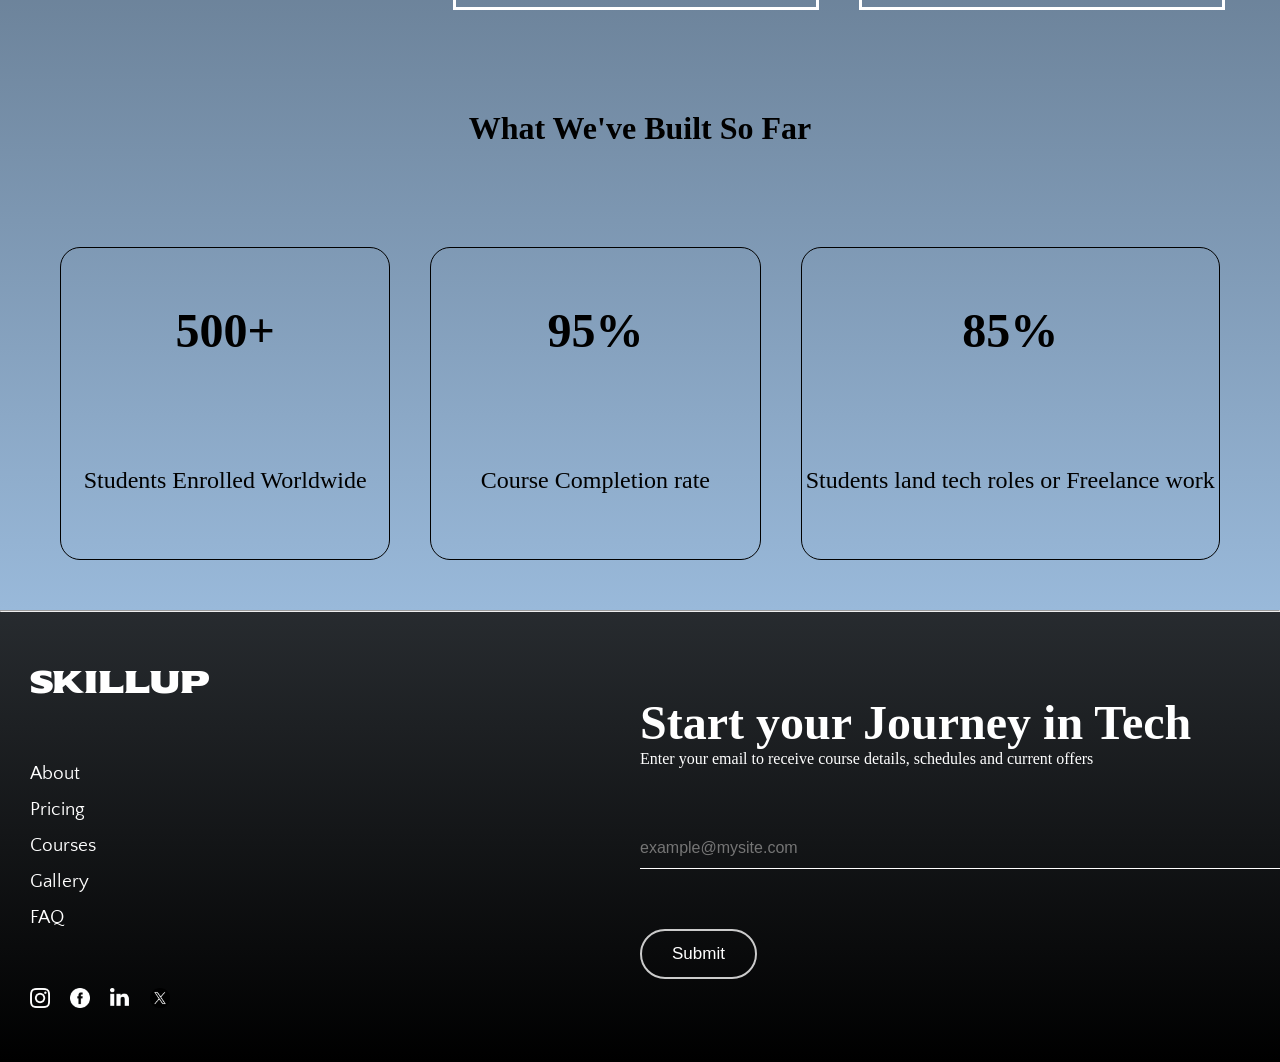
==== commit 82b2d4a6: "courses" ====
--- a/about.html
+++ b/about.html
@@ -27,7 +27,7 @@
             <a href="">Courses</a>
           </li>
           <li>
-            <a href="">Contact</a>
+            <a href="">Gallery</a>
           </li>
           <li>
             <a href="">FAQ</a>
@@ -171,7 +171,7 @@
             <a href="">Courses</a>
           </li>
           <li>
-            <a href="">Contact</a>
+            <a href="">Gallery</a>
           </li>
           <li>
             <a href="">FAQ</a>
--- a/about.css
+++ b/about.css
@@ -155,7 +155,8 @@
 
   gap: 40px;
   text-align: center;
-  padding: 70px;
+  padding: 0 60px 50px 60px;
+  
 }
 .first {
   grid-area: first;
@@ -271,6 +272,7 @@
     .built {
     justify-content: center;
     align-items: center;
+    padding: 0;
   }
     .built p {
     font-size:medium;
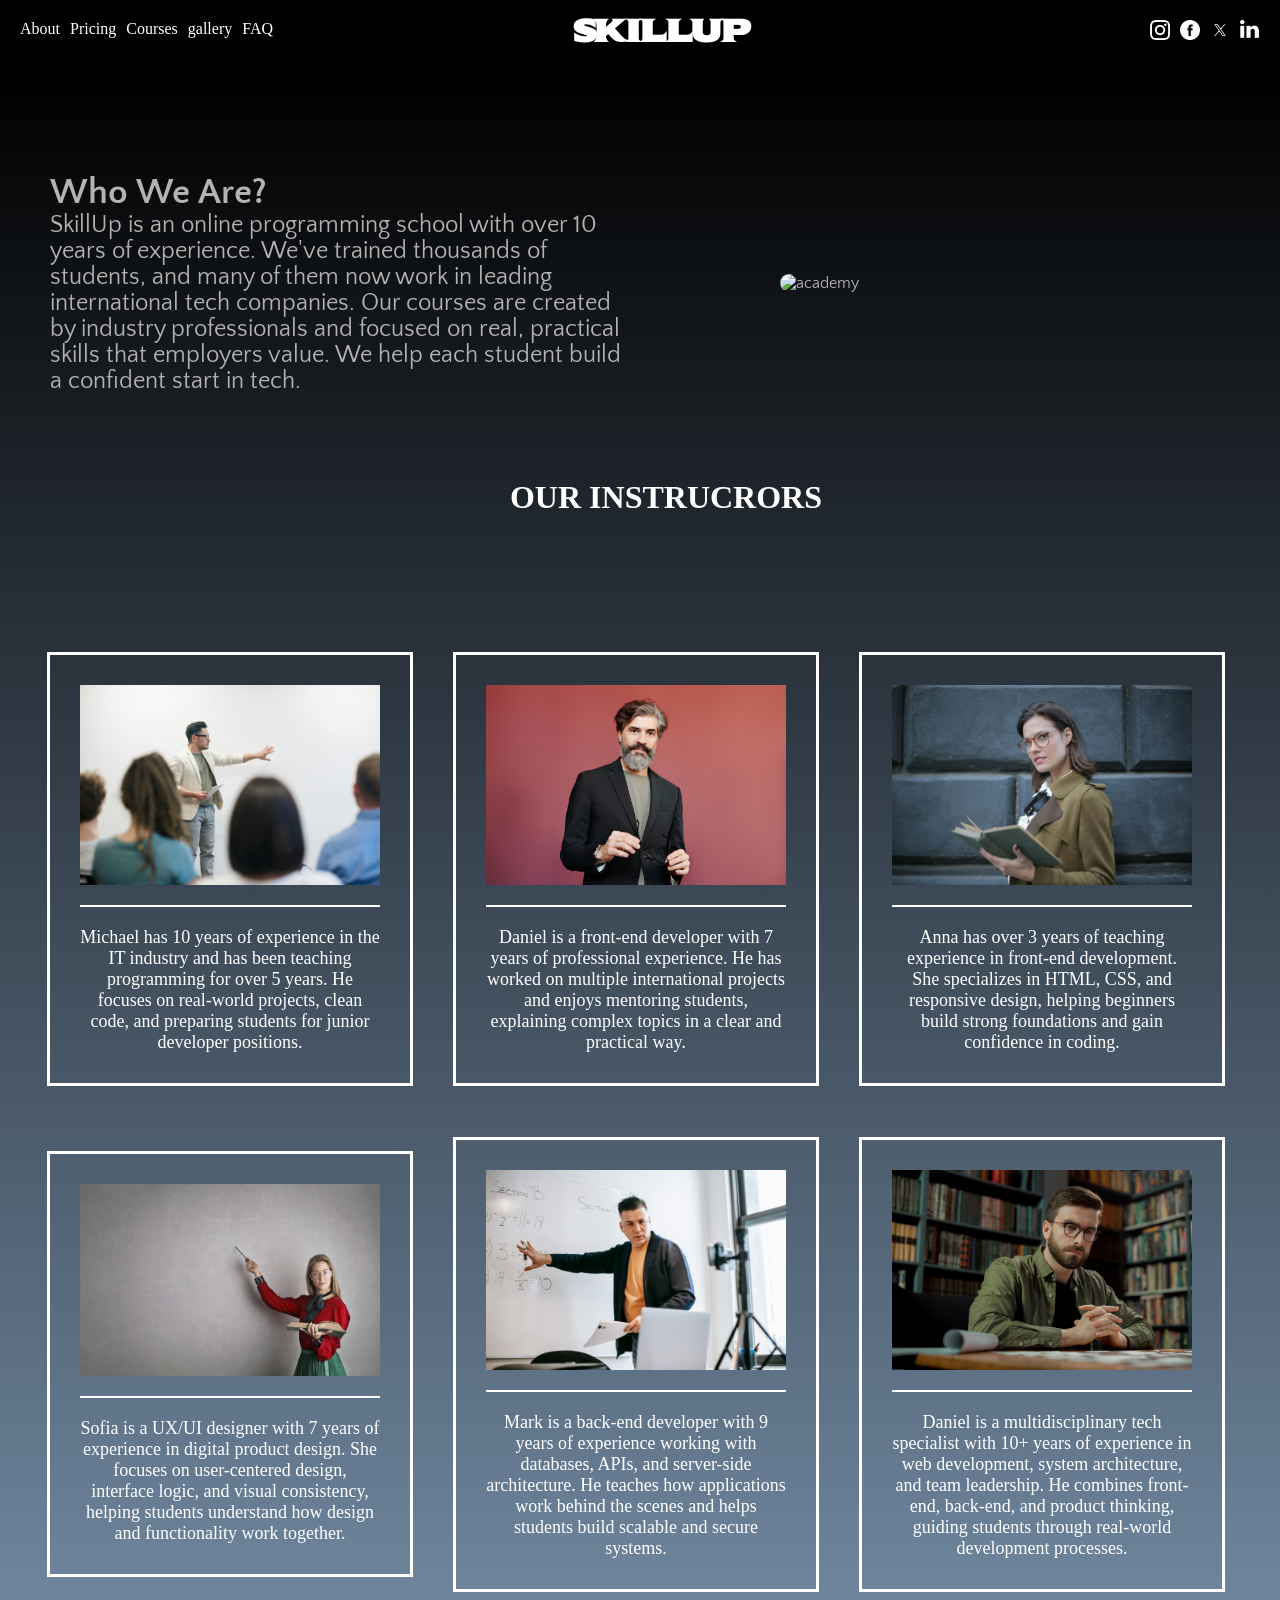
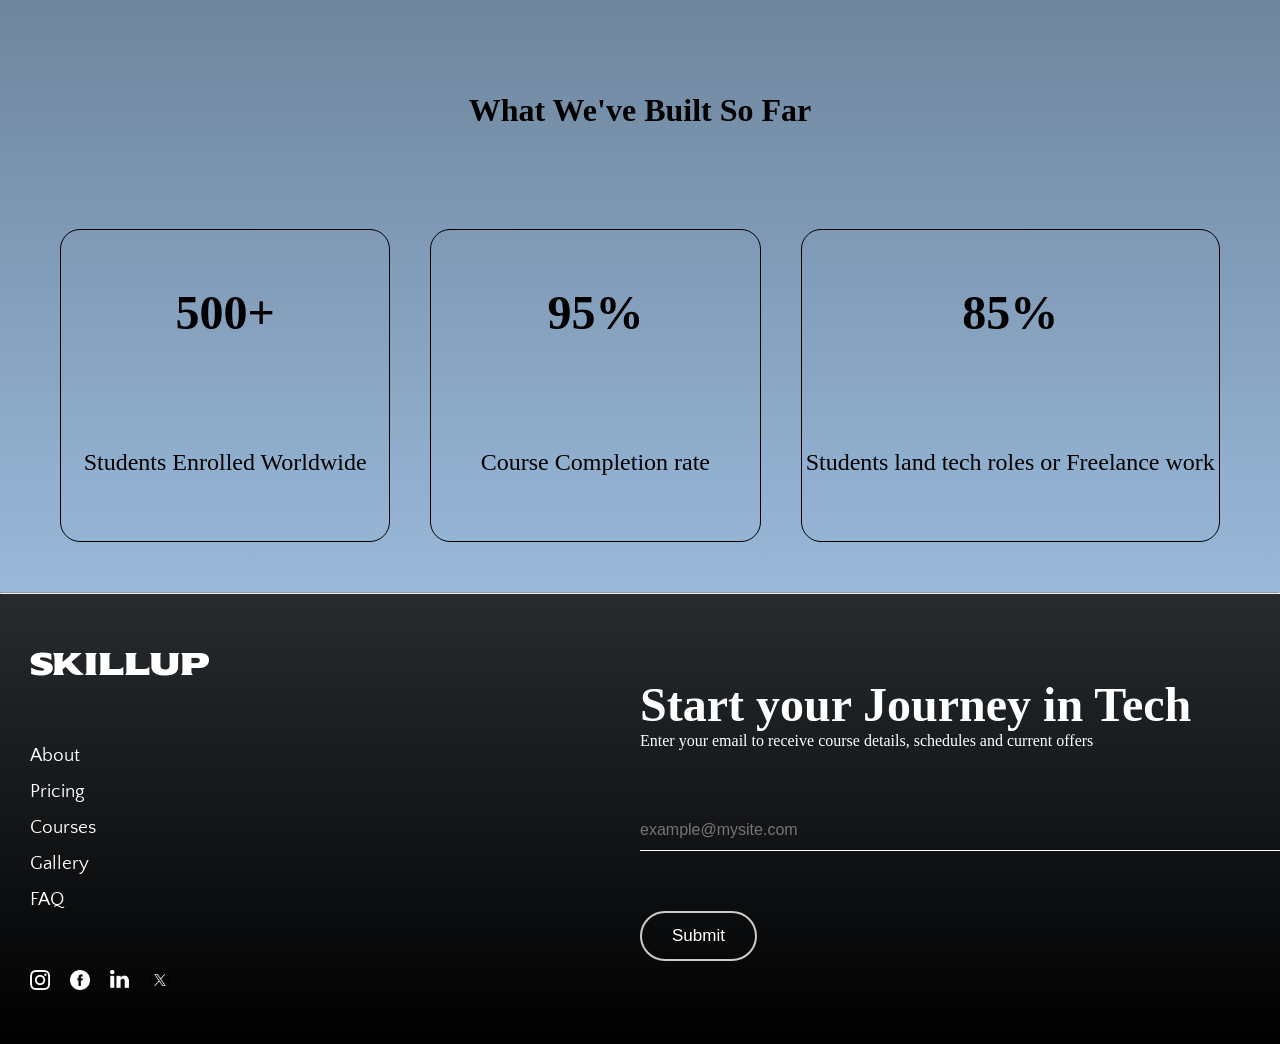
==== commit 93b7b11a: "FAQ start" ====
--- a/about.html
+++ b/about.html
@@ -15,45 +15,53 @@
   </head>
   <body>
     <header>
-      <nav class="nav">
-        <ul class="info">
-          <li>
-            <a href="">About</a>
-          </li>
-          <li>
-            <a href="">Pricing</a>
-          </li>
-          <li>
-            <a href="">Courses</a>
-          </li>
-          <li>
-            <a href="">Gallery</a>
-          </li>
-          <li>
-            <a href="">FAQ</a>
-          </li>
-        </ul>
-      </nav>
-      <div class="logo">
-      <h2>
-        <a href="./index.html" target="_blank">SKILLUP</a>
-      </h2>
-      </div>
-      <ul class="icons">
-        <li>
-          <img src="./assets/instagram (1).png" alt="instagram" width="20px" />
-        </li>
-        <li>
-          <img src="./assets/facebook.png" alt="FB" width="20px" />
-        </li>
-        <li>
-          <img src="./assets/linkedin (1).png" alt="linkedin" width="20px" />
-        </li>
-        <li>
-          <img src="./assets/twitter.png" alt="twitter" width="20px" />
-        </li>
-      </ul>
-      <div class="burger-div">
+      <div class="nav">
+        <nav>
+          <ul class="navigation">
+            <li><a href="About">About</a></li>
+            <li>
+              <a href="Pricing">Pricing</a>
+            </li>
+            <li>
+              <a href="Courses">Courses</a>
+            </li>
+            <li>
+              <a href="gallery">gallery</a>
+            </li>
+            <li>
+              <a href="FAQ">FAQ</a>
+            </li>
+          </ul>
+        </nav>
+        <div class="h1">
+          <h1>Skillup</h1>
+        </div>
+        <div>
+          <nav>
+            <ul class="icons">
+              <li>
+                <a href="ig">
+                  <img src="./assets/instagram (1).png" alt="ig" width="20px" />
+                </a>
+              </li>
+              <li>
+                <a href="fb">
+                  <img src="./assets/facebook.png" alt="fb" width="20px" />
+                </a>
+              </li>
+              <li>
+                <a href="x">
+                  <img src="./assets/twitter.png" alt="x" width="20px" />
+                </a>
+              </li>
+              <li>
+                <a href="in">
+                  <img src="./assets/linkedin (1).png" alt="in" width="20px" />
+                </a>
+              </li>
+            </ul>
+          </nav>
+        </div>
         <img
           src="./assets/menu (1).png"
           alt="menu"
--- a/about.css
+++ b/about.css
@@ -2,54 +2,7 @@
   padding: 0;
   margin: 0;
 }
-header {
-  display: flex;
-  justify-content: space-between;
-  align-items: center;
-  background-color: black;
-  color: white;
-  height: 10vh;
-  padding-left: 10px;
-  padding-right: 10px;
-}
-.burger-icon {
-  display: none;
-}
-
-header li {
-  list-style: none;
-}
-
-a {
-  text-decoration: none;
-  color: white;
-}
-.info {
-  display: flex;
-  align-items: center;
-  justify-content: space-between;
-  gap: 20px;
-}
-.icons {
-  display: flex;
-  justify-content: space-between;
-  gap: 20px;
-}
-.logo {
-  font-family: "Sekuya", system-ui;
-  font-weight: 400;
-  flex: 1;
-  padding-left: 400px;
-  margin-top: -20px;
-  margin-left: 20px; 
-  font-size: larger;
-  font-style: normal;
-  text-decoration: none;
-}
-.logo a {
-  text-decoration: none;
-  color: white;
-}
+
 main {
   background: linear-gradient(to bottom, black, #99b9da);
 }
@@ -196,23 +149,7 @@
   grid-row: 2/3;
 }
 @media(max-width: 992px) {
-  .burger-icon {
-    display: inline-block;
-  }
-  .nav {
-    display: none;
-  }
-  .icons {
-    padding-left: 0;
-    flex: 0;
-  }
-  .logo {
-    flex: 0;
-    padding-left: 0;
-  }
-  header {
-    padding: 10px;
-  }
+  
    section {
     display: flex;
     flex-direction: column;
--- a/footer.css
+++ b/footer.css
@@ -1,3 +1,45 @@
+* {
+    padding: 0;
+    margin: 0;
+}
+header {
+   background-color: black;
+   display: flex; 
+   justify-content: space-between;
+   width: 100vw;
+   color: white;
+}
+.nav {
+   display: flex; 
+   justify-content: space-between;
+   width: 100%;
+   padding: 20px;
+}
+.h1 {
+    font-family: "Sekuya", system-ui;
+    font-weight: 400;
+    font-style: normal;
+    margin-top: -10px;
+    margin-left: -100px; 
+}
+.navigation {
+    display: flex;
+    list-style: none;
+    column-gap: 10px; 
+}
+a {
+    color: white;
+    text-decoration: none;
+}
+.icons {
+    display: flex;
+    list-style: none;
+    column-gap: 10px; 
+}
+.burger-icon {
+    display: none;
+}
+
 .site-footer {
   background: linear-gradient(to top,black,#272b2f);
   height: 50vh;
@@ -86,6 +128,29 @@
 }
 
 @media screen and (max-width: 992px) {
+   .navigation {
+        display: none;
+    }
+    .nav {
+        flex-direction: column;
+        padding-left: 20px;
+        
+    }
+    .h1 {
+        display: flex;
+        text-align: left;
+        margin-left: 10px;
+    }
+    .icons {
+        padding-left: 10px;
+    }
+    .burger-icon {
+        display: block;
+        position: absolute;
+        right: 20px;
+        top: 25px;
+    
+    }
   .site-footer {
     padding-top: 20px;
     display: flex;
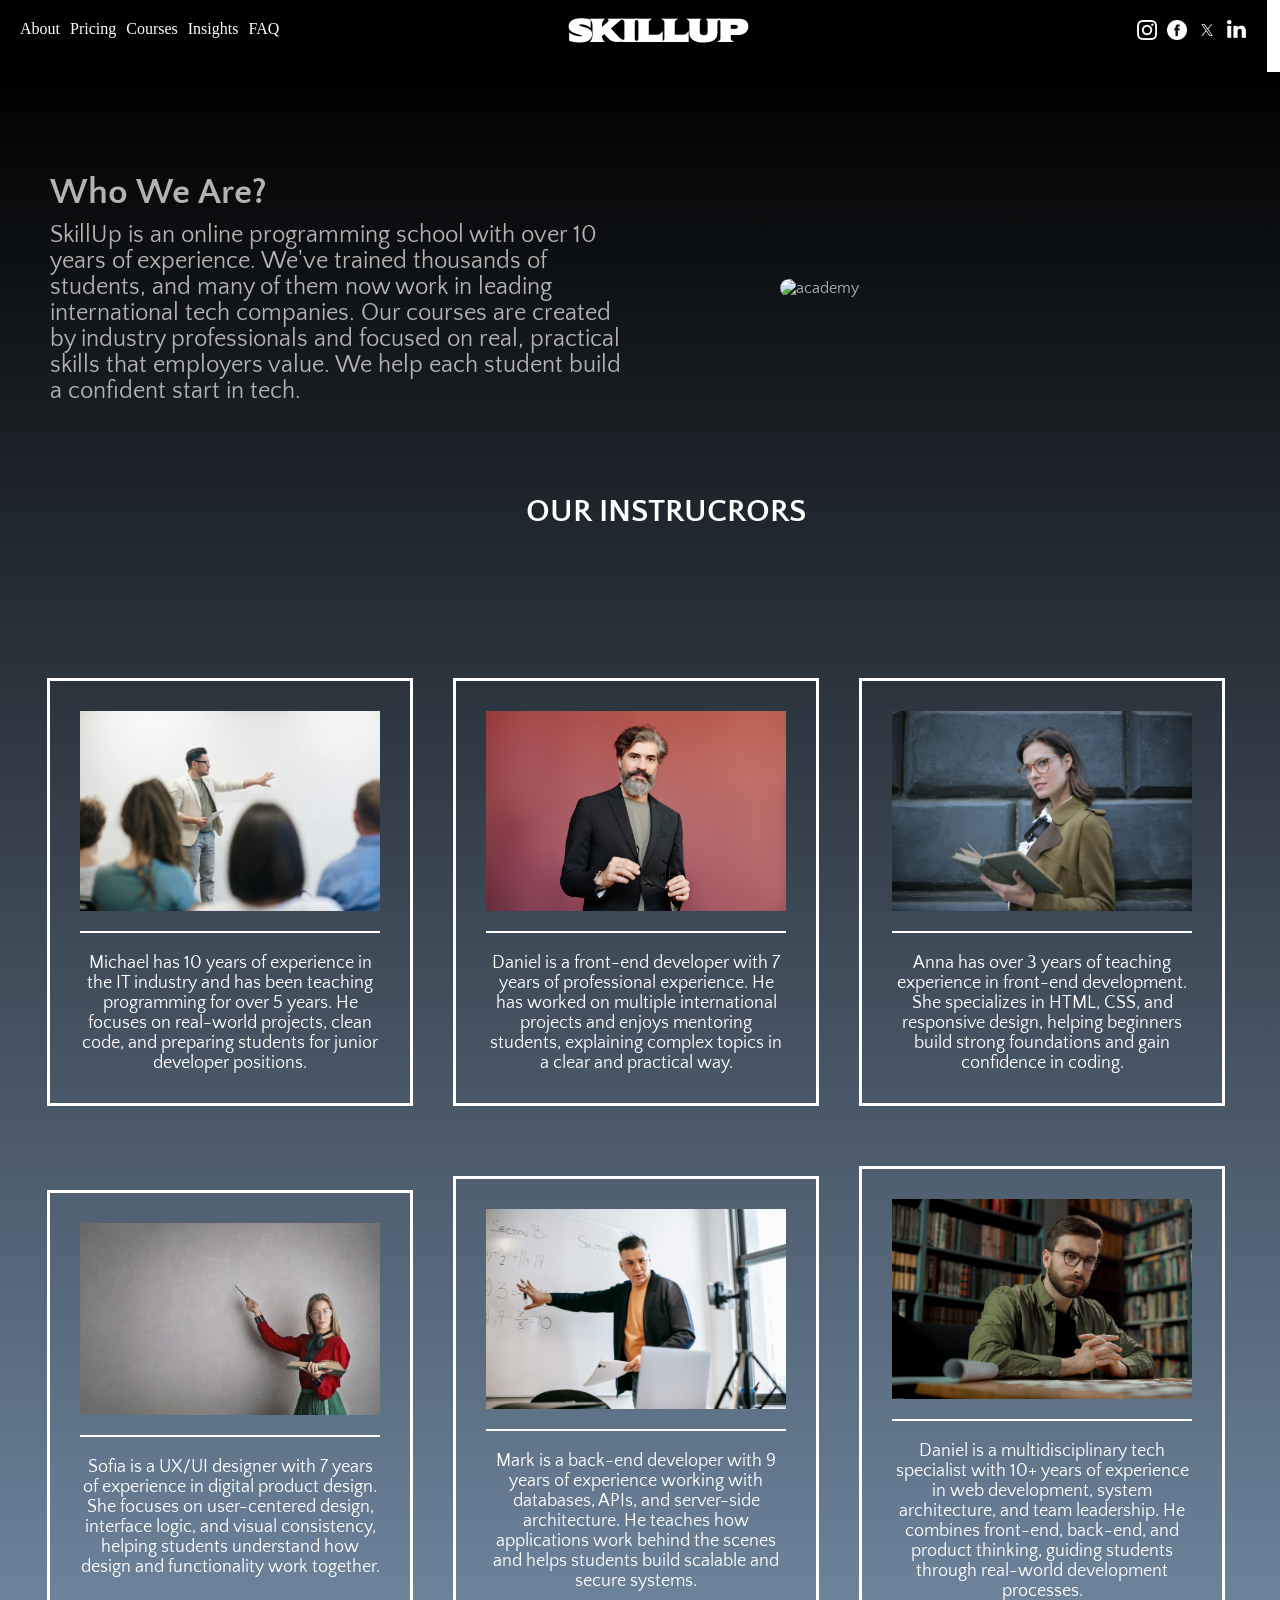
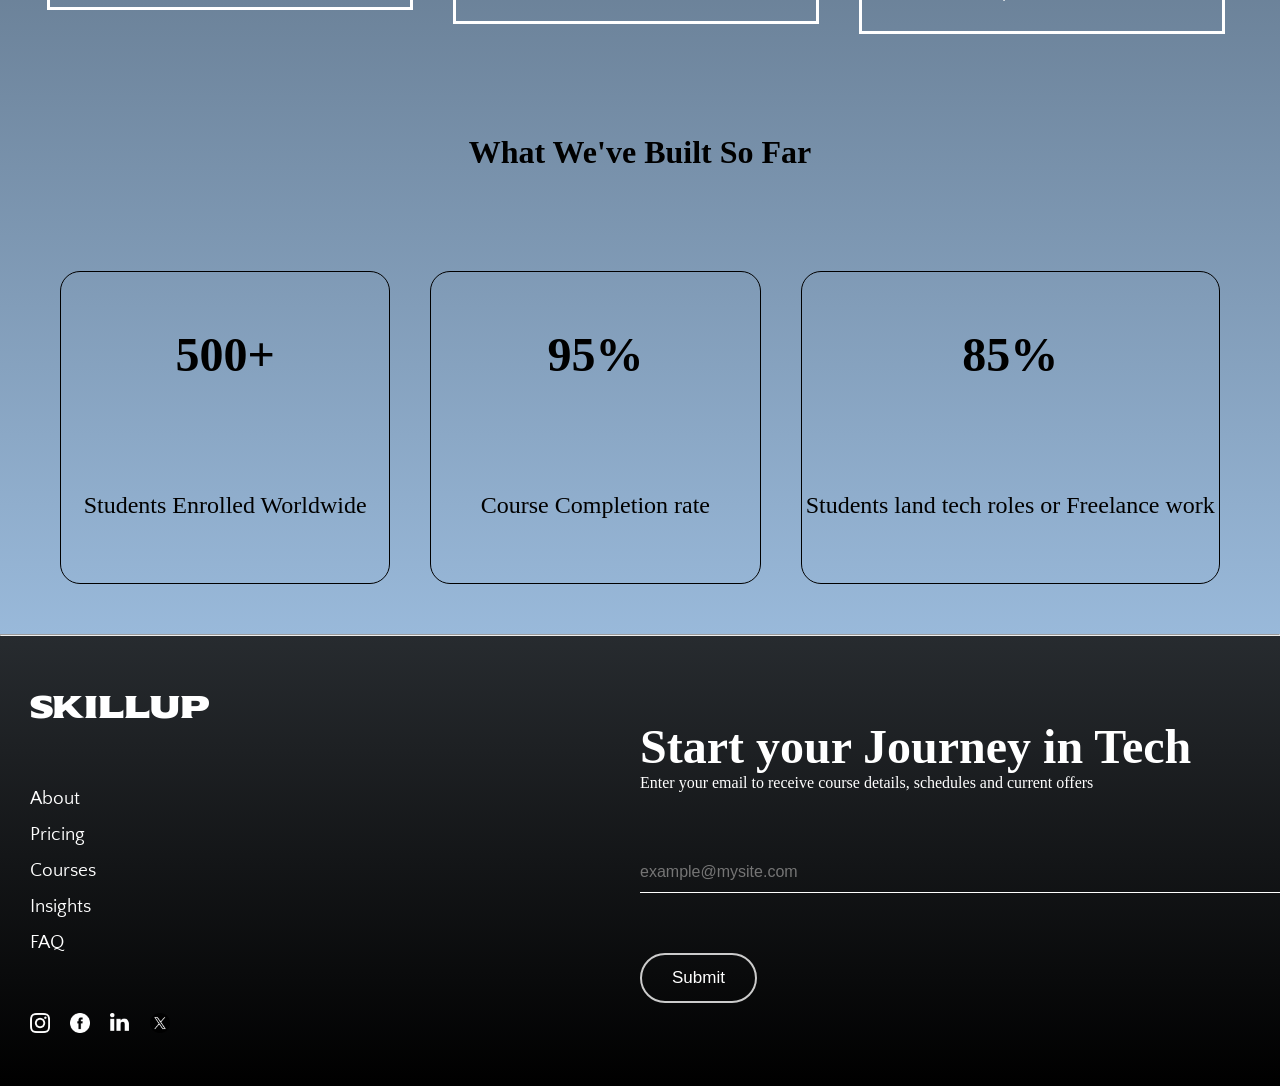
==== commit 3656be33: "finish" ====
--- a/about.html
+++ b/about.html
@@ -18,23 +18,23 @@
       <div class="nav">
         <nav>
           <ul class="navigation">
-            <li><a href="About">About</a></li>
-            <li>
-              <a href="Pricing">Pricing</a>
-            </li>
-            <li>
-              <a href="Courses">Courses</a>
-            </li>
-            <li>
-              <a href="gallery">gallery</a>
-            </li>
-            <li>
-              <a href="FAQ">FAQ</a>
+            <li><a href="./about.html" target="_blank">About</a></li>
+            <li>
+              <a href="./pricing.html" target="_blank">Pricing</a>
+            </li>
+            <li>
+              <a href="./Courses.html" target="_blank">Courses</a>
+            </li>
+            <li>
+              <a href="./insights.html" target="_blank">Insights</a>
+            </li>
+            <li>
+              <a href="./FAQ.html" target="_blank">FAQ</a>
             </li>
           </ul>
         </nav>
         <div class="h1">
-          <h1>Skillup</h1>
+          <h1><a href="./index.html" target="_blank">SKILLUP</a></h1>
         </div>
         <div>
           <nav>
@@ -170,19 +170,19 @@
         <h2 class="logo-2">SKILLUP</h2>
         <ul class="nav2">
           <li>
-            <a href="">About</a>
-          </li>
-          <li>
-            <a href="">Pricing</a>
-          </li>
-          <li>
-            <a href="">Courses</a>
-          </li>
-          <li>
-            <a href="">Gallery</a>
-          </li>
-          <li>
-            <a href="">FAQ</a>
+            <a href="./about.html" target="_blank">About</a>
+          </li>
+          <li>
+            <a href="./pricing.html" target="_blank">Pricing</a>
+          </li>
+          <li>
+            <a href="./Courses.html" target="_blank">Courses</a>
+          </li>
+          <li>
+            <a href="./insights.html" target="_blank">Insights</a>
+          </li>
+          <li>
+            <a href="./FAQ.html" target="_blank">FAQ</a>
           </li>
         </ul>
         <ul class="icons2">
--- a/about.css
+++ b/about.css
@@ -16,12 +16,24 @@
 .who-p {
   display: flex;
   flex-direction: column;
+  gap: 10px;
   max-width: 50%;
   font-size: x-large;
   font-family: "Quattrocento Sans", sans-serif;
   font-weight: 300;
-  font-style: normal
-}
+  font-style: normal;
+}
+
+.who-p h1 {
+  width: 0;
+  overflow: hidden;
+  white-space: nowrap;
+  border-right: 2px;
+  animation-name: typing;
+  animation-duration: 2s;
+  animation-fill-mode: forwards;
+}
+
 .who-text {
   display: flex;
   gap: 150px;
@@ -33,7 +45,7 @@
   top: 100px;
   font-family: "Quattrocento Sans", sans-serif;
   font-weight: 300;
-  font-style: normal; 
+  font-style: normal;
 }
 
 .instructors {
@@ -48,6 +60,7 @@
   justify-content: center;
   text-align: center;
   align-items: center;
+  font-family: "Quattrocento Sans", sans-serif;
 }
 
 .inst {
@@ -109,7 +122,6 @@
   gap: 40px;
   text-align: center;
   padding: 0 60px 50px 60px;
-  
 }
 .first {
   grid-area: first;
@@ -135,7 +147,6 @@
   justify-content: center;
   align-items: center;
   text-align: center;
-
 }
 .built h3 {
   font-size: xxx-large;
@@ -144,13 +155,12 @@
   grid-row: 1/2;
 }
 .built p {
-  font-size:x-large;
+  font-size: x-large;
   grid-column: 1;
   grid-row: 2/3;
 }
-@media(max-width: 992px) {
-  
-   section {
+@media (max-width: 992px) {
+  section {
     display: flex;
     flex-direction: column;
     justify-content: center;
@@ -165,9 +175,8 @@
   .academy img {
     border-radius: 0%;
     display: flex;
-  
-  }
-    .instructors {
+  }
+  .instructors {
     grid-template-columns: repeat(1, 1fr);
     grid-template-rows: repeat(7, 1fr);
     gap: 40px;
@@ -177,57 +186,51 @@
     justify-content: center;
     text-align: center;
     align-items: center;
-    }
-    .one {
+  }
+  .one {
     grid-column: 1/2;
     grid-row: 1/2;
   }
-    .two {
+  .two {
     grid-column: 1/2;
     grid-row: 2/3;
   }
-    .three {
+  .three {
     grid-column: 1/2;
     grid-row: 3/4;
   }
-    .four {
+  .four {
     grid-column: 1/2;
     grid-row: 4/5;
   }
-    .five {
+  .five {
     grid-column: 1/2;
     grid-row: 5/6;
   }
-    .six {
+  .six {
     grid-column: 1/2;
     grid-row: 6/7;
   }
-    .seven {
+  .seven {
     grid-column: 1/2;
     grid-row: 7/8;
   }
-    .built {
+  .built {
     justify-content: center;
     align-items: center;
     padding: 0;
   }
-    .built p {
-    font-size:medium;
+  .built p {
+    font-size: medium;
     max-width: 200px;
   }
-    
-
-
-}
-
-@media screen and (max-width: 767px) {
-  .who p {
-    font-size: medium;
-  }
-  .who h2 {
-    font-size: large;
-  }
-  .who section {
+}
+
+@keyframes typing {
+  from {
+    width: 0;
+  }
+  to {
     width: 400px;
   }
 }
--- a/footer.css
+++ b/footer.css
@@ -3,10 +3,10 @@
     margin: 0;
 }
 header {
-   background-color: black;
+   background-color: rgb(0, 0, 0);
    display: flex; 
    justify-content: space-between;
-   width: 100vw;
+   width: 99vw;
    color: white;
 }
 .nav {
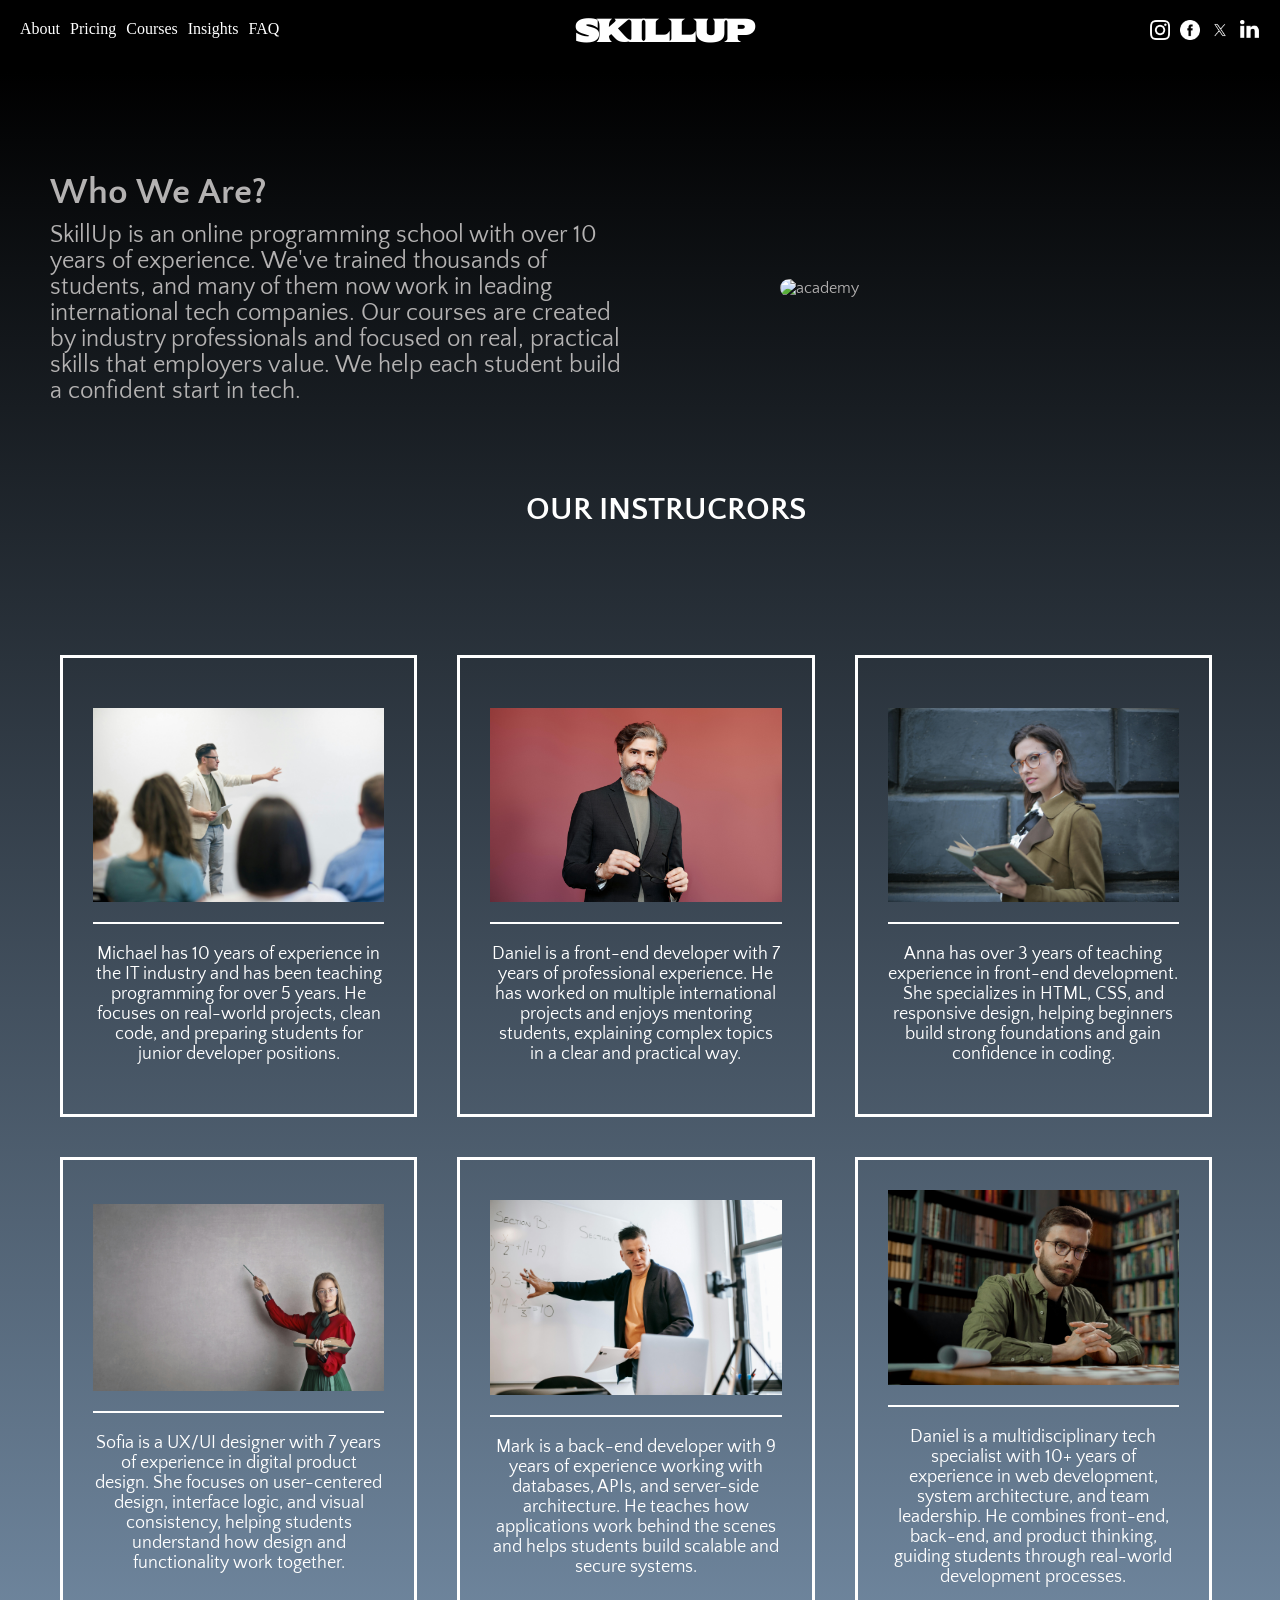
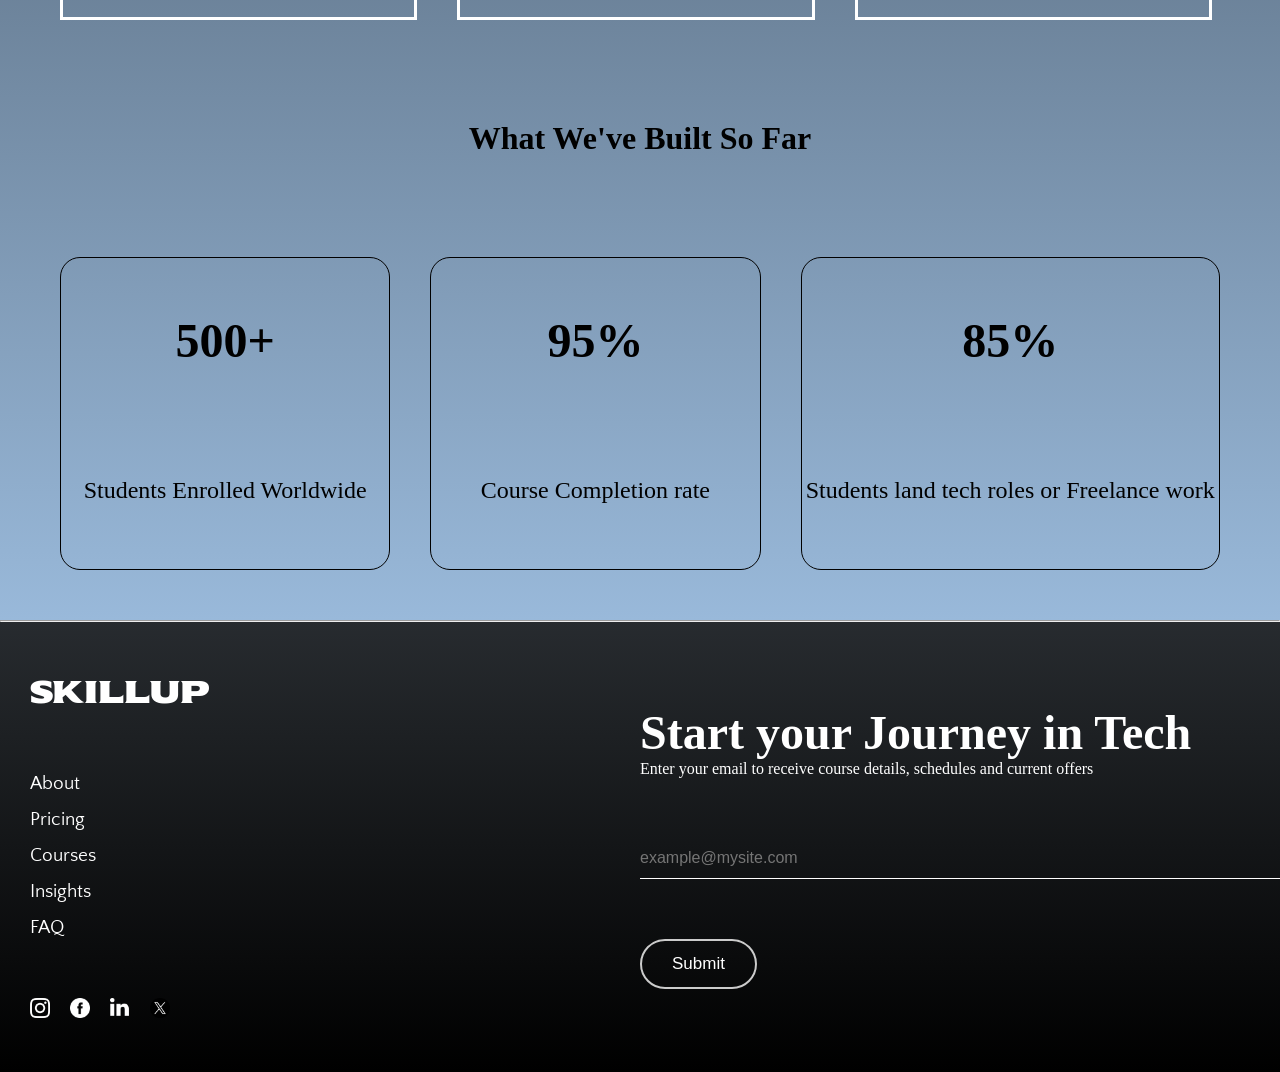
==== commit 63555122: "little mistakes3" ====
--- a/about.html
+++ b/about.html
@@ -94,7 +94,7 @@
       <div class="instructors">
         <h2 class="inst one">OUR INSTRUCRORS</h2>
         <div class="inst two">
-          <img src="./assets/prof-1.jpg" alt="Michael" width="300px" />
+          <img src="./assets/prof-1.jpg" alt="Michael" width="300px" class="pic"/>
           <p>
             Michael has 10 years of experience in the IT industry and has been
             teaching programming for over 5 years. He focuses on real-world
@@ -103,7 +103,7 @@
           </p>
         </div>
         <div class="inst three">
-          <img src="./assets/prof-2.jpg" alt="Daniel" width="300px" />
+          <img src="./assets/prof-2.jpg" alt="Daniel" width="300px" class="pic"/>
           <p>
             Daniel is a front-end developer with 7 years of professional
             experience. He has worked on multiple international projects and
@@ -112,7 +112,7 @@
           </p>
         </div>
         <div class="inst four">
-          <img src="./assets/prof-3.jpg" alt="ANNA" width="300px" />
+          <img src="./assets/prof-3.jpg" alt="ANNA" width="300px" class="pic"/>
           <p>
             Anna has over 3 years of teaching experience in front-end
             development. She specializes in HTML, CSS, and responsive design,
@@ -121,7 +121,7 @@
           </p>
         </div>
         <div class="inst five">
-          <img src="./assets/prof-4.jpg" alt="Sofia" width="300px" />
+          <img src="./assets/prof-4.jpg" alt="Sofia" width="300px" class="pic"/>
           <p>
             Sofia is a UX/UI designer with 7 years of experience in digital
             product design. She focuses on user-centered design, interface
@@ -130,7 +130,7 @@
           </p>
         </div>
         <div class="inst six">
-          <img src="./assets/prof-5.jpg" alt="Mark" width="300px" />
+          <img src="./assets/prof-5.jpg" alt="Mark" width="300px" class="pic"/>
           <p>
             Mark is a back-end developer with 9 years of experience working with
             databases, APIs, and server-side architecture. He teaches how
@@ -139,7 +139,7 @@
           </p>
         </div>
         <div class="inst seven">
-          <img src="./assets/prof-6.jpg" alt="Daniel" width="300px" />
+          <img src="./assets/prof-6.jpg" alt="Daniel" width="300px" class="pic"/>
           <p>
             Daniel is a multidisciplinary tech specialist with 10+ years of
             experience in web development, system architecture, and team
--- a/about.css
+++ b/about.css
@@ -5,6 +5,7 @@
 
 main {
   background: linear-gradient(to bottom, black, #99b9da);
+  width: 100%;
 }
 
 .academy img {
@@ -22,16 +23,6 @@
   font-family: "Quattrocento Sans", sans-serif;
   font-weight: 300;
   font-style: normal;
-}
-
-.who-p h1 {
-  width: 0;
-  overflow: hidden;
-  white-space: nowrap;
-  border-right: 2px;
-  animation-name: typing;
-  animation-duration: 2s;
-  animation-fill-mode: forwards;
 }
 
 .who-text {
@@ -59,8 +50,11 @@
   margin-left: 60px;
   justify-content: center;
   text-align: center;
-  align-items: center;
+  align-items: stretch;
   font-family: "Quattrocento Sans", sans-serif;
+}
+.pic {
+  max-width: 100%;
 }
 
 .inst {
@@ -72,6 +66,7 @@
   left: 50px;
   gap: 20px;
   padding: 30px;
+  align-items: center;
 }
 .inst p {
   font-size: large;
@@ -159,6 +154,7 @@
   grid-column: 1;
   grid-row: 2/3;
 }
+
 @media (max-width: 992px) {
   section {
     display: flex;
@@ -224,13 +220,8 @@
     font-size: medium;
     max-width: 200px;
   }
-}
-
-@keyframes typing {
-  from {
-    width: 0;
-  }
-  to {
-    width: 400px;
-  }
-}
+  .one {
+    margin-top: 20px;
+  }
+}
+
--- a/footer.css
+++ b/footer.css
@@ -6,7 +6,7 @@
    background-color: rgb(0, 0, 0);
    display: flex; 
    justify-content: space-between;
-   width: 99vw;
+   width: 100%;
    color: white;
 }
 .nav {
